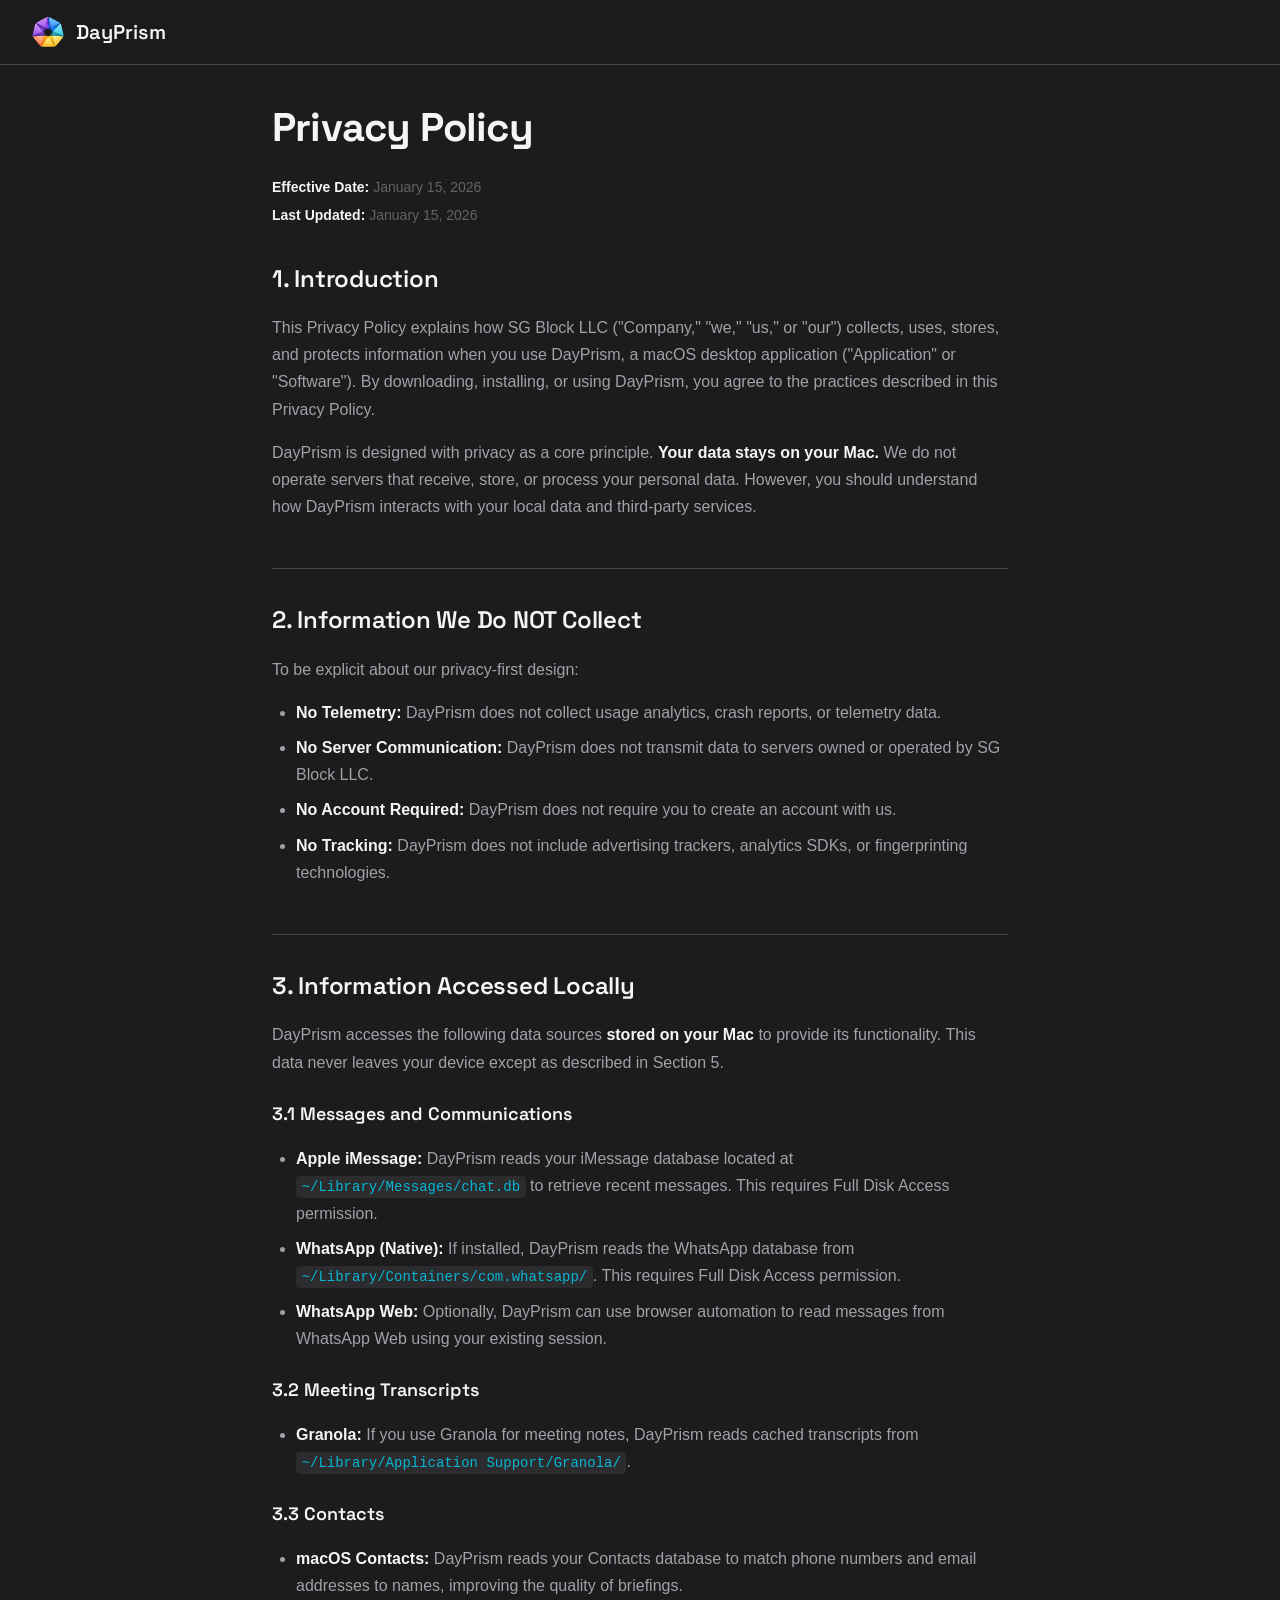
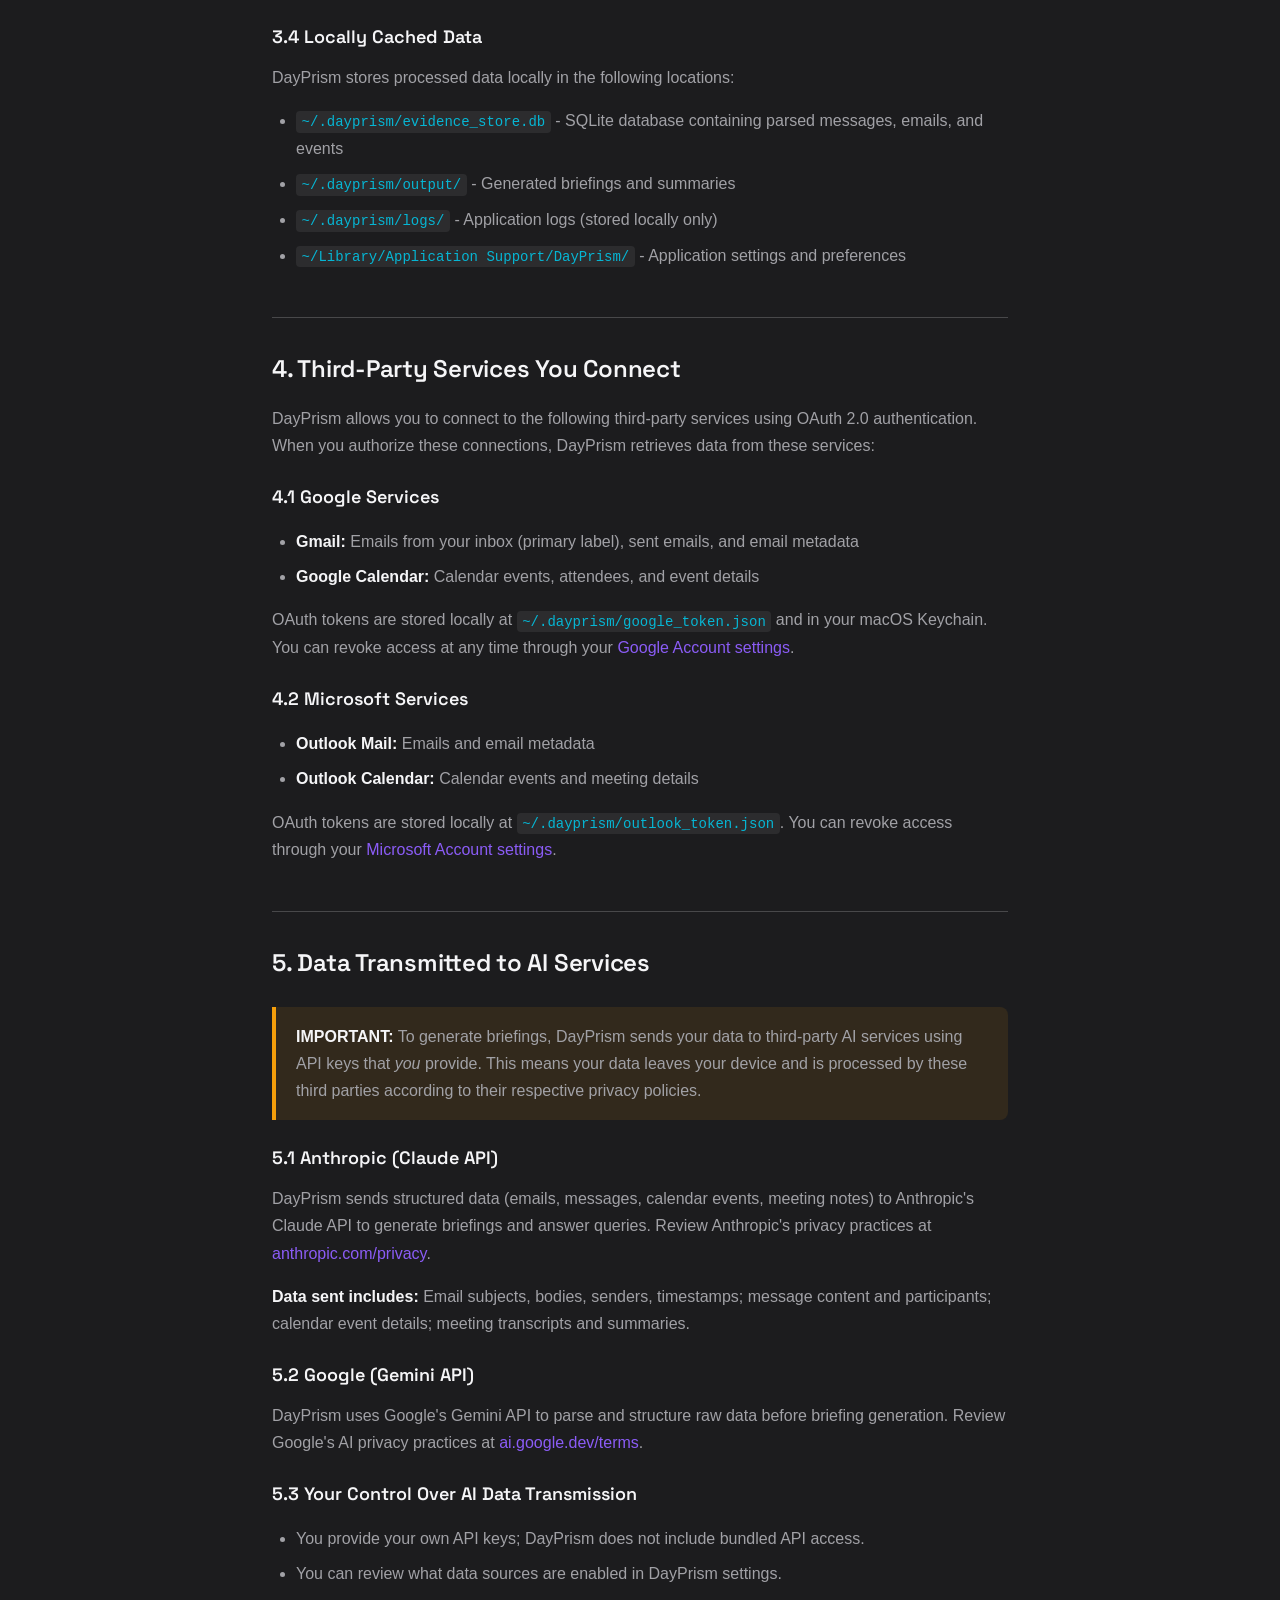
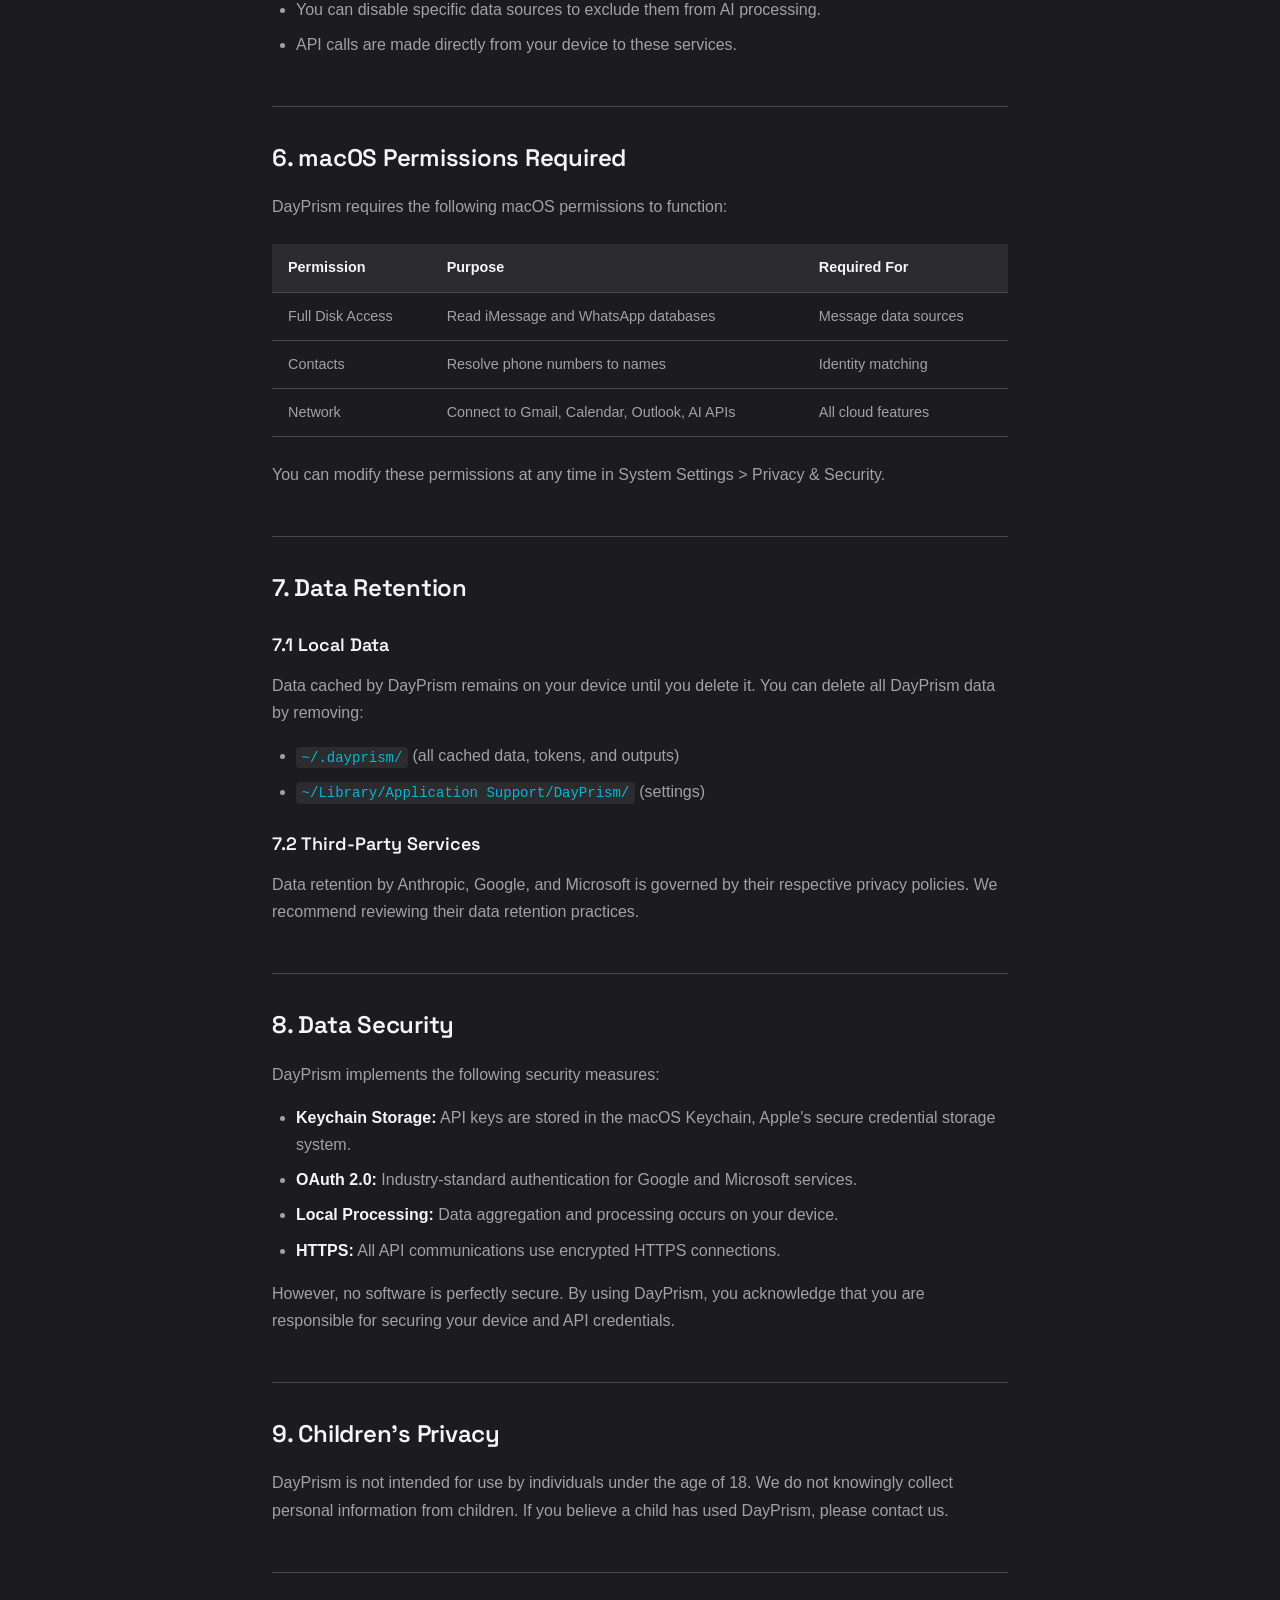
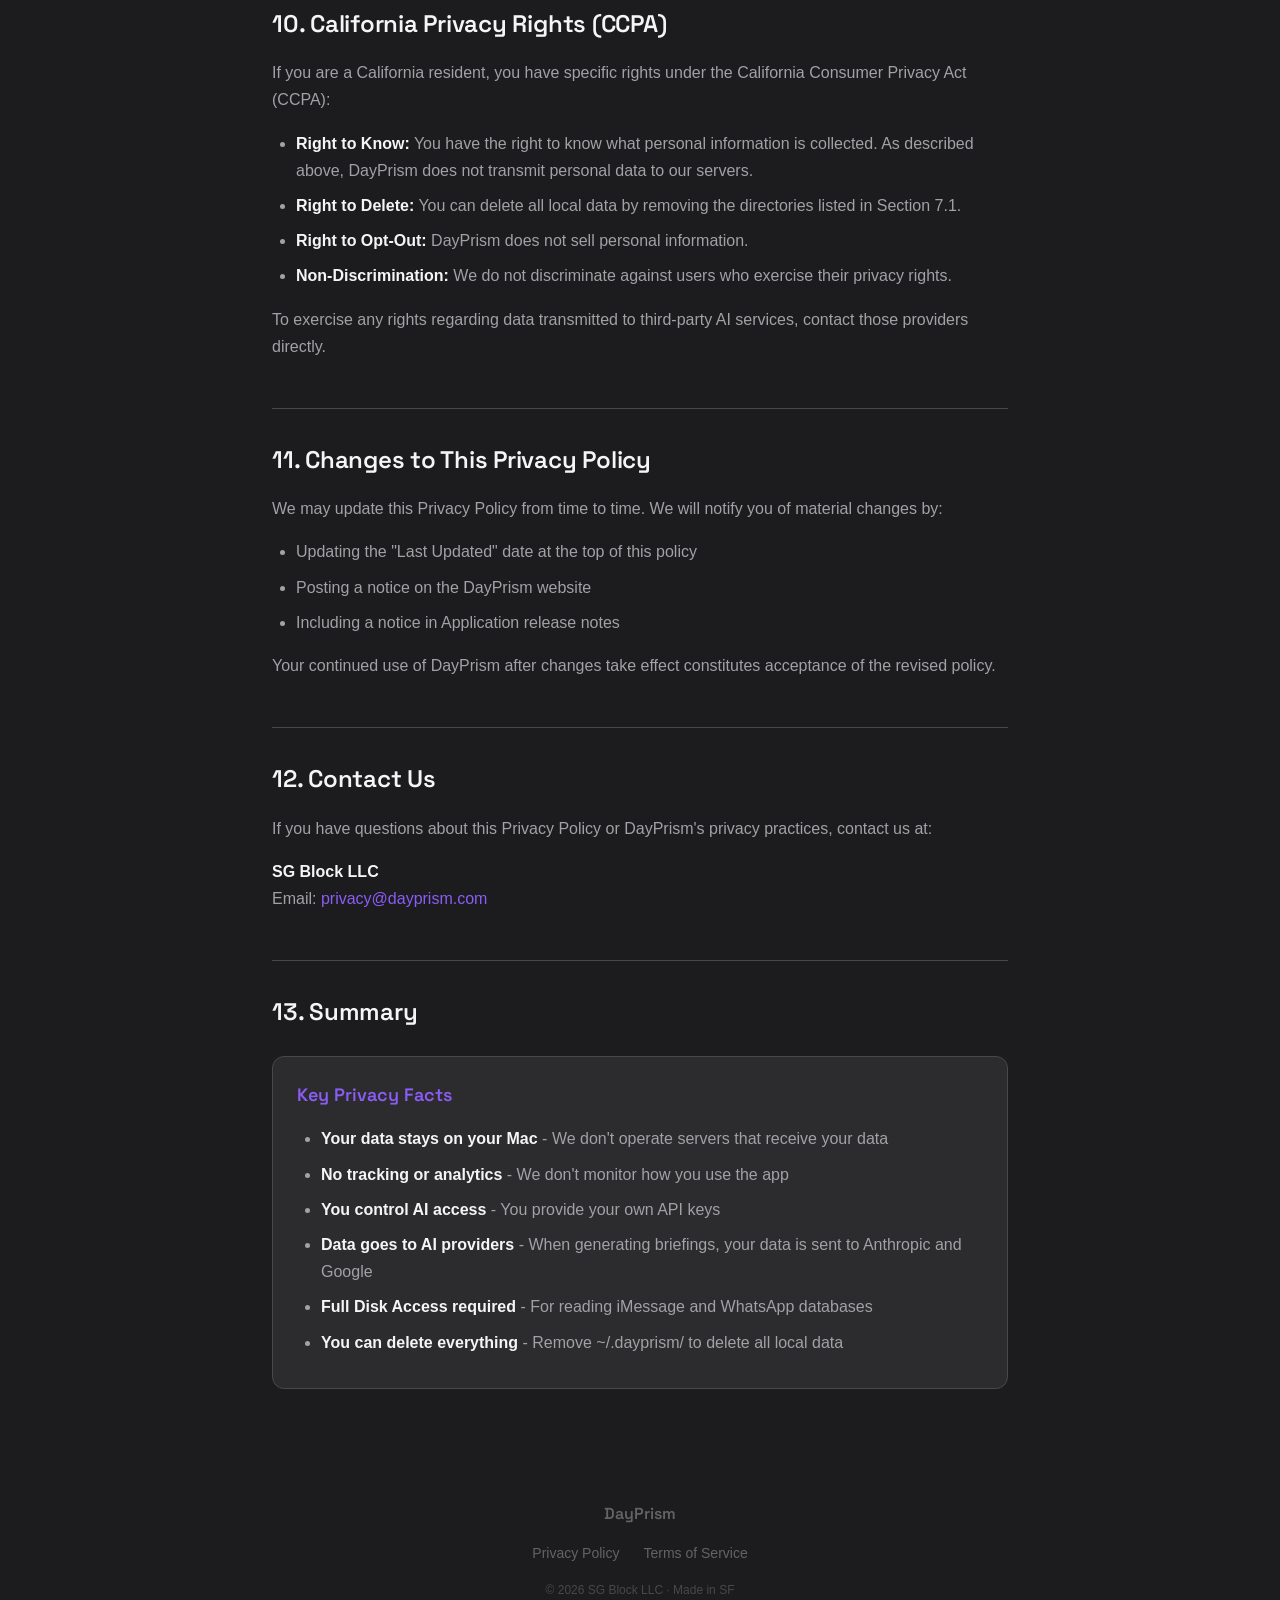
==== privacy.html @ 2f13fef0 "Add Terms of Service and Privacy Policy - Create comprehensive Privacy Policy (privacy.html) coverin" ====
<!DOCTYPE html>
<html lang="en">
<head>
    <meta charset="UTF-8">
    <meta name="viewport" content="width=device-width, initial-scale=1.0">
    <title>Privacy Policy - DayPrism</title>
    <meta name="description" content="Privacy Policy for DayPrism - AI-Powered Personal Intelligence for Mac">

    <!-- Favicon -->
    <link rel="icon" type="image/png" href="assets/dayprism_transparent.png">

    <!-- Fonts -->
    <link rel="preconnect" href="https://fonts.googleapis.com">
    <link rel="preconnect" href="https://fonts.gstatic.com" crossorigin>
    <link href="https://fonts.googleapis.com/css2?family=Space+Grotesk:wght@400;500;600;700&display=swap" rel="stylesheet">

    <!-- Styles -->
    <link rel="stylesheet" href="css/style.css">
    <link rel="stylesheet" href="css/legal.css">
</head>
<body>
    <!-- Header -->
    <header class="legal-header">
        <a href="index.html" class="legal-logo">
            <img src="assets/dayprism_transparent.png" alt="DayPrism">
            <span>DayPrism</span>
        </a>
    </header>

    <!-- Legal Content -->
    <main class="legal-content">
        <h1>Privacy Policy</h1>
        <p class="effective-date"><strong>Effective Date:</strong> January 15, 2026</p>
        <p class="effective-date"><strong>Last Updated:</strong> January 15, 2026</p>

        <section>
            <h2>1. Introduction</h2>
            <p>This Privacy Policy explains how SG Block LLC ("Company," "we," "us," or "our") collects, uses, stores, and protects information when you use DayPrism, a macOS desktop application ("Application" or "Software"). By downloading, installing, or using DayPrism, you agree to the practices described in this Privacy Policy.</p>
            <p>DayPrism is designed with privacy as a core principle. <strong>Your data stays on your Mac.</strong> We do not operate servers that receive, store, or process your personal data. However, you should understand how DayPrism interacts with your local data and third-party services.</p>
        </section>

        <section>
            <h2>2. Information We Do NOT Collect</h2>
            <p>To be explicit about our privacy-first design:</p>
            <ul>
                <li><strong>No Telemetry:</strong> DayPrism does not collect usage analytics, crash reports, or telemetry data.</li>
                <li><strong>No Server Communication:</strong> DayPrism does not transmit data to servers owned or operated by SG Block LLC.</li>
                <li><strong>No Account Required:</strong> DayPrism does not require you to create an account with us.</li>
                <li><strong>No Tracking:</strong> DayPrism does not include advertising trackers, analytics SDKs, or fingerprinting technologies.</li>
            </ul>
        </section>

        <section>
            <h2>3. Information Accessed Locally</h2>
            <p>DayPrism accesses the following data sources <strong>stored on your Mac</strong> to provide its functionality. This data never leaves your device except as described in Section 5.</p>

            <h3>3.1 Messages and Communications</h3>
            <ul>
                <li><strong>Apple iMessage:</strong> DayPrism reads your iMessage database located at <code>~/Library/Messages/chat.db</code> to retrieve recent messages. This requires Full Disk Access permission.</li>
                <li><strong>WhatsApp (Native):</strong> If installed, DayPrism reads the WhatsApp database from <code>~/Library/Containers/com.whatsapp/</code>. This requires Full Disk Access permission.</li>
                <li><strong>WhatsApp Web:</strong> Optionally, DayPrism can use browser automation to read messages from WhatsApp Web using your existing session.</li>
            </ul>

            <h3>3.2 Meeting Transcripts</h3>
            <ul>
                <li><strong>Granola:</strong> If you use Granola for meeting notes, DayPrism reads cached transcripts from <code>~/Library/Application Support/Granola/</code>.</li>
            </ul>

            <h3>3.3 Contacts</h3>
            <ul>
                <li><strong>macOS Contacts:</strong> DayPrism reads your Contacts database to match phone numbers and email addresses to names, improving the quality of briefings.</li>
            </ul>

            <h3>3.4 Locally Cached Data</h3>
            <p>DayPrism stores processed data locally in the following locations:</p>
            <ul>
                <li><code>~/.dayprism/evidence_store.db</code> - SQLite database containing parsed messages, emails, and events</li>
                <li><code>~/.dayprism/output/</code> - Generated briefings and summaries</li>
                <li><code>~/.dayprism/logs/</code> - Application logs (stored locally only)</li>
                <li><code>~/Library/Application Support/DayPrism/</code> - Application settings and preferences</li>
            </ul>
        </section>

        <section>
            <h2>4. Third-Party Services You Connect</h2>
            <p>DayPrism allows you to connect to the following third-party services using OAuth 2.0 authentication. When you authorize these connections, DayPrism retrieves data from these services:</p>

            <h3>4.1 Google Services</h3>
            <ul>
                <li><strong>Gmail:</strong> Emails from your inbox (primary label), sent emails, and email metadata</li>
                <li><strong>Google Calendar:</strong> Calendar events, attendees, and event details</li>
            </ul>
            <p>OAuth tokens are stored locally at <code>~/.dayprism/google_token.json</code> and in your macOS Keychain. You can revoke access at any time through your <a href="https://myaccount.google.com/permissions" target="_blank" rel="noopener">Google Account settings</a>.</p>

            <h3>4.2 Microsoft Services</h3>
            <ul>
                <li><strong>Outlook Mail:</strong> Emails and email metadata</li>
                <li><strong>Outlook Calendar:</strong> Calendar events and meeting details</li>
            </ul>
            <p>OAuth tokens are stored locally at <code>~/.dayprism/outlook_token.json</code>. You can revoke access through your <a href="https://account.live.com/consent/Manage" target="_blank" rel="noopener">Microsoft Account settings</a>.</p>
        </section>

        <section>
            <h2>5. Data Transmitted to AI Services</h2>
            <p class="important-notice"><strong>IMPORTANT:</strong> To generate briefings, DayPrism sends your data to third-party AI services using API keys that <em>you</em> provide. This means your data leaves your device and is processed by these third parties according to their respective privacy policies.</p>

            <h3>5.1 Anthropic (Claude API)</h3>
            <p>DayPrism sends structured data (emails, messages, calendar events, meeting notes) to Anthropic's Claude API to generate briefings and answer queries. Review Anthropic's privacy practices at <a href="https://www.anthropic.com/privacy" target="_blank" rel="noopener">anthropic.com/privacy</a>.</p>
            <p><strong>Data sent includes:</strong> Email subjects, bodies, senders, timestamps; message content and participants; calendar event details; meeting transcripts and summaries.</p>

            <h3>5.2 Google (Gemini API)</h3>
            <p>DayPrism uses Google's Gemini API to parse and structure raw data before briefing generation. Review Google's AI privacy practices at <a href="https://ai.google.dev/terms" target="_blank" rel="noopener">ai.google.dev/terms</a>.</p>

            <h3>5.3 Your Control Over AI Data Transmission</h3>
            <ul>
                <li>You provide your own API keys; DayPrism does not include bundled API access.</li>
                <li>You can review what data sources are enabled in DayPrism settings.</li>
                <li>You can disable specific data sources to exclude them from AI processing.</li>
                <li>API calls are made directly from your device to these services.</li>
            </ul>
        </section>

        <section>
            <h2>6. macOS Permissions Required</h2>
            <p>DayPrism requires the following macOS permissions to function:</p>
            <table>
                <thead>
                    <tr>
                        <th>Permission</th>
                        <th>Purpose</th>
                        <th>Required For</th>
                    </tr>
                </thead>
                <tbody>
                    <tr>
                        <td>Full Disk Access</td>
                        <td>Read iMessage and WhatsApp databases</td>
                        <td>Message data sources</td>
                    </tr>
                    <tr>
                        <td>Contacts</td>
                        <td>Resolve phone numbers to names</td>
                        <td>Identity matching</td>
                    </tr>
                    <tr>
                        <td>Network</td>
                        <td>Connect to Gmail, Calendar, Outlook, AI APIs</td>
                        <td>All cloud features</td>
                    </tr>
                </tbody>
            </table>
            <p>You can modify these permissions at any time in System Settings > Privacy & Security.</p>
        </section>

        <section>
            <h2>7. Data Retention</h2>
            <h3>7.1 Local Data</h3>
            <p>Data cached by DayPrism remains on your device until you delete it. You can delete all DayPrism data by removing:</p>
            <ul>
                <li><code>~/.dayprism/</code> (all cached data, tokens, and outputs)</li>
                <li><code>~/Library/Application Support/DayPrism/</code> (settings)</li>
            </ul>

            <h3>7.2 Third-Party Services</h3>
            <p>Data retention by Anthropic, Google, and Microsoft is governed by their respective privacy policies. We recommend reviewing their data retention practices.</p>
        </section>

        <section>
            <h2>8. Data Security</h2>
            <p>DayPrism implements the following security measures:</p>
            <ul>
                <li><strong>Keychain Storage:</strong> API keys are stored in the macOS Keychain, Apple's secure credential storage system.</li>
                <li><strong>OAuth 2.0:</strong> Industry-standard authentication for Google and Microsoft services.</li>
                <li><strong>Local Processing:</strong> Data aggregation and processing occurs on your device.</li>
                <li><strong>HTTPS:</strong> All API communications use encrypted HTTPS connections.</li>
            </ul>
            <p>However, no software is perfectly secure. By using DayPrism, you acknowledge that you are responsible for securing your device and API credentials.</p>
        </section>

        <section>
            <h2>9. Children's Privacy</h2>
            <p>DayPrism is not intended for use by individuals under the age of 18. We do not knowingly collect personal information from children. If you believe a child has used DayPrism, please contact us.</p>
        </section>

        <section>
            <h2>10. California Privacy Rights (CCPA)</h2>
            <p>If you are a California resident, you have specific rights under the California Consumer Privacy Act (CCPA):</p>
            <ul>
                <li><strong>Right to Know:</strong> You have the right to know what personal information is collected. As described above, DayPrism does not transmit personal data to our servers.</li>
                <li><strong>Right to Delete:</strong> You can delete all local data by removing the directories listed in Section 7.1.</li>
                <li><strong>Right to Opt-Out:</strong> DayPrism does not sell personal information.</li>
                <li><strong>Non-Discrimination:</strong> We do not discriminate against users who exercise their privacy rights.</li>
            </ul>
            <p>To exercise any rights regarding data transmitted to third-party AI services, contact those providers directly.</p>
        </section>

        <section>
            <h2>11. Changes to This Privacy Policy</h2>
            <p>We may update this Privacy Policy from time to time. We will notify you of material changes by:</p>
            <ul>
                <li>Updating the "Last Updated" date at the top of this policy</li>
                <li>Posting a notice on the DayPrism website</li>
                <li>Including a notice in Application release notes</li>
            </ul>
            <p>Your continued use of DayPrism after changes take effect constitutes acceptance of the revised policy.</p>
        </section>

        <section>
            <h2>12. Contact Us</h2>
            <p>If you have questions about this Privacy Policy or DayPrism's privacy practices, contact us at:</p>
            <p>
                <strong>SG Block LLC</strong><br>
                Email: <a href="mailto:privacy@dayprism.com">privacy@dayprism.com</a>
            </p>
        </section>

        <section>
            <h2>13. Summary</h2>
            <div class="summary-box">
                <h3>Key Privacy Facts</h3>
                <ul>
                    <li><strong>Your data stays on your Mac</strong> - We don't operate servers that receive your data</li>
                    <li><strong>No tracking or analytics</strong> - We don't monitor how you use the app</li>
                    <li><strong>You control AI access</strong> - You provide your own API keys</li>
                    <li><strong>Data goes to AI providers</strong> - When generating briefings, your data is sent to Anthropic and Google</li>
                    <li><strong>Full Disk Access required</strong> - For reading iMessage and WhatsApp databases</li>
                    <li><strong>You can delete everything</strong> - Remove ~/.dayprism/ to delete all local data</li>
                </ul>
            </div>
        </section>
    </main>

    <!-- Footer -->
    <footer class="footer">
        <span class="footer-wordmark">DayPrism</span>
        <nav class="footer-links">
            <a href="privacy.html">Privacy Policy</a>
            <a href="terms.html">Terms of Service</a>
        </nav>
        <span class="footer-copyright">© 2026 SG Block LLC · Made in SF</span>
    </footer>
</body>
</html>
---- css/style.css ----
/* DayPrism Landing Page Styles */

:root {
    /* Brand Colors */
    --prism-violet: #8B5CF6;
    --prism-violet-dark: #7C3AED;
    --prism-blue: #3B82F6;
    --prism-cyan: #06B6D4;
    --prism-gold: #F59E0B;

    /* Background Colors */
    --bg-primary: #1C1C1E;
    --bg-secondary: #2C2C2E;
    --bg-tertiary: #3C3C3E;

    /* Text Colors */
    --text-primary: #F5F5F7;
    --text-secondary: #A1A1A6;
    --text-tertiary: #636366;
    --text-quaternary: #48484A;

    /* Fonts */
    --font-brand: 'Space Grotesk', -apple-system, BlinkMacSystemFont, sans-serif;
    --font-system: -apple-system, BlinkMacSystemFont, 'Segoe UI', Roboto, sans-serif;
}

* {
    margin: 0;
    padding: 0;
    box-sizing: border-box;
}

html {
    scroll-behavior: smooth;
}

body {
    font-family: var(--font-system);
    background: var(--bg-primary);
    color: var(--text-primary);
    line-height: 1.6;
    overflow-x: hidden;
}

/* Hero Section */
.hero {
    min-height: 100vh;
    display: flex;
    flex-direction: column;
    justify-content: center;
    align-items: center;
    text-align: center;
    padding: 2rem;
    position: relative;
}

.hero-content {
    max-width: 800px;
}

.hero-logo {
    width: 80px;
    height: 80px;
    margin-bottom: 1rem;
    filter: drop-shadow(0 0 40px rgba(139, 92, 246, 0.4));
    animation: float 6s ease-in-out infinite;
}

@keyframes float {
    0%, 100% { transform: translateY(0); }
    50% { transform: translateY(-10px); }
}

.hero-wordmark {
    font-family: var(--font-brand);
    font-size: 3.5rem;
    font-weight: 700;
    color: var(--text-primary);
    margin-bottom: 2rem;
    letter-spacing: -0.03em;
}

.hero-headline {
    font-family: var(--font-brand);
    font-size: clamp(2rem, 5vw, 3rem);
    font-weight: 600;
    color: var(--text-primary);
    margin-bottom: 1.5rem;
    letter-spacing: -0.02em;
    line-height: 1.2;
}

.hero-subhead {
    font-size: 1.125rem;
    color: var(--text-secondary);
    margin-bottom: 2.5rem;
    line-height: 1.7;
}

.cta-button {
    display: inline-flex;
    align-items: center;
    gap: 0.75rem;
    padding: 1rem 2rem;
    background: linear-gradient(135deg, var(--prism-violet), var(--prism-violet-dark));
    color: white;
    font-family: var(--font-brand);
    font-size: 1.125rem;
    font-weight: 600;
    text-decoration: none;
    border-radius: 12px;
    transition: all 0.3s ease;
    box-shadow: 0 4px 20px rgba(139, 92, 246, 0.3);
}

.cta-button:hover {
    transform: translateY(-2px);
    box-shadow: 0 8px 30px rgba(139, 92, 246, 0.4);
}

.cta-button.large {
    padding: 1.25rem 2.5rem;
    font-size: 1.25rem;
}

.apple-icon {
    width: 24px;
    height: 24px;
}

.system-req {
    font-size: 0.875rem;
    color: var(--text-tertiary);
    margin-top: 1rem;
}

.scroll-indicator {
    position: absolute;
    bottom: 2rem;
    display: flex;
    flex-direction: column;
    align-items: center;
    gap: 0.5rem;
    color: var(--text-tertiary);
    font-size: 0.875rem;
    animation: bounce 2s infinite;
}

.scroll-indicator svg {
    width: 24px;
    height: 24px;
}

@keyframes bounce {
    0%, 20%, 50%, 80%, 100% { transform: translateY(0); }
    40% { transform: translateY(10px); }
    60% { transform: translateY(5px); }
}

/* Animation Section */
.animation-section {
    height: 150vh; /* Shorter scroll */
    position: relative;
}

.animation-container {
    position: sticky;
    top: 0;
    height: 100vh;
    width: 100%;
    display: flex;
    flex-direction: column;
    align-items: center;
    justify-content: center;
    overflow: hidden;
}

/* All elements positioned relative to center */
.sources {
    position: absolute;
    width: 100%;
    height: 100%;
    top: 0;
    left: 0;
}

.source-icon {
    position: absolute;
    display: flex;
    flex-direction: column;
    align-items: center;
    gap: 0.4rem;
    opacity: 1; /* Start visible */
    will-change: transform, opacity;
}

.source-icon svg {
    width: 52px;
    height: 52px;
    filter: drop-shadow(0 2px 8px rgba(0, 0, 0, 0.3));
}

.source-icon span {
    font-size: 0.65rem;
    color: var(--text-secondary);
    font-weight: 500;
    white-space: nowrap;
}

/* Prism in exact center */
.prism-container {
    position: absolute;
    top: 50%;
    left: 50%;
    transform: translate(-50%, -50%);
    display: flex;
    justify-content: center;
    align-items: center;
    opacity: 0;
    z-index: 10;
}

.prism-logo {
    width: 100px;
    height: 100px;
    position: relative;
    z-index: 2;
}

.prism-glow {
    position: absolute;
    width: 160px;
    height: 160px;
    background: radial-gradient(circle, rgba(139, 92, 246, 0.5) 0%, transparent 70%);
    border-radius: 50%;
    filter: blur(20px);
}

/* Output cards container */
.outputs {
    position: absolute;
    width: 100%;
    height: 100%;
    top: 0;
    left: 0;
}

.output-card {
    position: absolute;
    width: 240px;
    padding: 1rem 1.125rem;
    background: var(--bg-secondary);
    border: 1px solid var(--text-quaternary);
    border-radius: 12px;
    opacity: 0;
    will-change: transform, opacity;
    transition: border-color 0.3s ease, box-shadow 0.3s ease;
}

.output-card:hover {
    border-color: var(--prism-violet);
    box-shadow: 0 8px 32px rgba(139, 92, 246, 0.25);
}

.card-icon {
    width: 22px;
    height: 22px;
    margin-bottom: 0.4rem;
}

.card-icon svg {
    width: 100%;
    height: 100%;
}

.output-card h3 {
    font-family: var(--font-brand);
    font-size: 0.95rem;
    font-weight: 600;
    color: var(--text-primary);
    margin-bottom: 0.4rem;
}

.output-card p {
    font-size: 0.8rem;
    color: var(--text-secondary);
    line-height: 1.5;
}

/* CTA Section */
.cta-section {
    min-height: 60vh;
    display: flex;
    flex-direction: column;
    justify-content: center;
    align-items: center;
    text-align: center;
    padding: 4rem 2rem;
    position: relative;
    z-index: 20;
    background: var(--bg-primary);
}

.privacy-box {
    display: flex;
    align-items: flex-start;
    gap: 1rem;
    max-width: 480px;
    margin-top: 3rem;
    padding: 1.5rem;
    background: var(--bg-secondary);
    border: 1px solid var(--text-quaternary);
    border-radius: 12px;
    text-align: left;
}

.privacy-icon svg {
    width: 28px;
    height: 28px;
    flex-shrink: 0;
}

.privacy-text p {
    font-size: 0.9rem;
    color: var(--text-secondary);
    margin-bottom: 0.5rem;
}

.privacy-text p:last-child {
    margin-bottom: 0;
}

.privacy-text strong {
    color: var(--text-primary);
}

/* Footer */
.footer {
    display: flex;
    flex-direction: column;
    align-items: center;
    gap: 0.5rem;
    padding: 3rem 2rem;
    background: var(--bg-primary);
}

.footer-wordmark {
    font-family: var(--font-brand);
    font-size: 1rem;
    font-weight: 600;
    color: var(--text-tertiary);
}

.footer-copyright {
    font-size: 0.75rem;
    color: var(--text-quaternary);
}

.footer-links {
    display: flex;
    gap: 1.5rem;
    margin: 0.25rem 0;
}

.footer-links a {
    font-size: 0.875rem;
    color: var(--text-tertiary);
    text-decoration: none;
    transition: color 0.2s ease;
}

.footer-links a:hover {
    color: var(--prism-violet);
}

/* Tablet */
@media (max-width: 1024px) {
    .source-icon svg {
        width: 32px;
        height: 32px;
    }

    .output-card {
        width: 170px;
        padding: 0.75rem;
    }

    .output-card h3 {
        font-size: 0.8rem;
    }

    .output-card p {
        font-size: 0.65rem;
    }
}

/* Mobile */
@media (max-width: 768px) {
    .hero-wordmark {
        font-size: 2.5rem;
    }

    .hero-headline {
        font-size: 1.75rem;
    }

    .hero-subhead {
        font-size: 1rem;
    }

    .hero-subhead br {
        display: none;
    }

    .cta-button {
        padding: 0.875rem 1.5rem;
        font-size: 1rem;
    }

    .scroll-indicator {
        display: none;
    }

    /* Mobile: static layout, no animation */
    .animation-section {
        height: auto;
        padding: 2rem 1rem;
    }

    .animation-container {
        position: relative;
        height: auto;
        flex-direction: column;
        gap: 1.5rem;
    }

    .sources {
        position: relative;
        display: flex;
        flex-wrap: wrap;
        justify-content: center;
        gap: 1rem;
        padding: 1rem;
    }

    .source-icon {
        position: relative;
        opacity: 1;
    }

    .source-icon svg {
        width: 28px;
        height: 28px;
    }

    .source-icon span {
        font-size: 0.6rem;
    }

    .prism-container {
        position: relative;
        top: auto;
        left: auto;
        transform: none;
        opacity: 1;
        margin: 1rem 0;
    }

    .prism-logo {
        width: 60px;
        height: 60px;
    }

    .outputs {
        position: relative;
        display: grid;
        grid-template-columns: 1fr;
        gap: 0.75rem;
        width: 100%;
    }

    .output-card {
        position: relative;
        width: 100%;
        opacity: 1;
    }

    .privacy-box {
        flex-direction: column;
        text-align: center;
        align-items: center;
    }
}

/* Accessibility */
@media (prefers-contrast: high) {
    .output-card {
        border-width: 2px;
    }

    .cta-button {
        border: 2px solid white;
    }
}

@media (prefers-reduced-motion: reduce) {
    .hero-logo {
        animation: none;
    }

    .scroll-indicator {
        animation: none;
    }

    * {
        transition: none !important;
    }
}
---- css/legal.css ----
/* Legal Pages Styles */

/* Header */
.legal-header {
    position: fixed;
    top: 0;
    left: 0;
    right: 0;
    display: flex;
    align-items: center;
    padding: 1rem 2rem;
    background: rgba(28, 28, 30, 0.95);
    backdrop-filter: blur(10px);
    border-bottom: 1px solid var(--text-quaternary);
    z-index: 100;
}

.legal-logo {
    display: flex;
    align-items: center;
    gap: 0.75rem;
    text-decoration: none;
    color: var(--text-primary);
    transition: opacity 0.2s ease;
}

.legal-logo:hover {
    opacity: 0.8;
}

.legal-logo img {
    width: 32px;
    height: 32px;
}

.legal-logo span {
    font-family: var(--font-brand);
    font-size: 1.25rem;
    font-weight: 600;
}

/* Main Content */
.legal-content {
    max-width: 800px;
    margin: 0 auto;
    padding: 6rem 2rem 4rem;
}

.legal-content h1 {
    font-family: var(--font-brand);
    font-size: 2.5rem;
    font-weight: 700;
    color: var(--text-primary);
    margin-bottom: 1rem;
    letter-spacing: -0.02em;
}

.legal-content .effective-date {
    font-size: 0.875rem;
    color: var(--text-tertiary);
    margin-bottom: 0.25rem;
}

.legal-content section {
    margin-top: 3rem;
    padding-top: 2rem;
    border-top: 1px solid var(--text-quaternary);
}

.legal-content section:first-of-type {
    margin-top: 2rem;
    padding-top: 0;
    border-top: none;
}

.legal-content h2 {
    font-family: var(--font-brand);
    font-size: 1.5rem;
    font-weight: 600;
    color: var(--text-primary);
    margin-bottom: 1rem;
    letter-spacing: -0.01em;
}

.legal-content h3 {
    font-family: var(--font-brand);
    font-size: 1.125rem;
    font-weight: 600;
    color: var(--text-primary);
    margin-top: 1.5rem;
    margin-bottom: 0.75rem;
}

.legal-content p {
    font-size: 1rem;
    color: var(--text-secondary);
    line-height: 1.7;
    margin-bottom: 1rem;
}

.legal-content ul,
.legal-content ol {
    margin: 1rem 0;
    padding-left: 1.5rem;
    color: var(--text-secondary);
}

.legal-content li {
    font-size: 1rem;
    line-height: 1.7;
    margin-bottom: 0.5rem;
}

.legal-content a {
    color: var(--prism-violet);
    text-decoration: none;
    transition: color 0.2s ease;
}

.legal-content a:hover {
    color: var(--prism-blue);
    text-decoration: underline;
}

.legal-content code {
    font-family: 'SF Mono', Monaco, Consolas, monospace;
    font-size: 0.875em;
    background: var(--bg-secondary);
    padding: 0.2em 0.4em;
    border-radius: 4px;
    color: var(--prism-cyan);
}

.legal-content strong {
    color: var(--text-primary);
    font-weight: 600;
}

/* Tables */
.legal-content table {
    width: 100%;
    border-collapse: collapse;
    margin: 1.5rem 0;
}

.legal-content th,
.legal-content td {
    padding: 0.75rem 1rem;
    text-align: left;
    border-bottom: 1px solid var(--text-quaternary);
    color: var(--text-secondary);
    font-size: 0.9rem;
}

.legal-content th {
    background: var(--bg-secondary);
    color: var(--text-primary);
    font-weight: 600;
}

.legal-content tr:hover td {
    background: rgba(139, 92, 246, 0.05);
}

/* Special Boxes */
.important-notice {
    background: rgba(245, 158, 11, 0.1);
    border-left: 4px solid var(--prism-gold);
    padding: 1rem 1.25rem;
    border-radius: 0 8px 8px 0;
    margin: 1.5rem 0;
}

.summary-box {
    background: var(--bg-secondary);
    border: 1px solid var(--text-quaternary);
    border-radius: 12px;
    padding: 1.5rem;
    margin-top: 1.5rem;
}

.summary-box h3 {
    margin-top: 0;
    color: var(--prism-violet);
}

.summary-box ul {
    margin-bottom: 0;
}

.warning-box {
    background: rgba(239, 68, 68, 0.1);
    border: 1px solid rgba(239, 68, 68, 0.3);
    border-radius: 12px;
    padding: 1.5rem;
    margin: 1.5rem 0;
}

.warning-box h3 {
    margin-top: 0;
    color: #ef4444;
}

.warning-box ul {
    margin-bottom: 0;
}

.warning-box li {
    color: var(--text-secondary);
}

.important-section {
    background: var(--bg-secondary);
    border: 1px solid var(--prism-violet);
    border-radius: 12px;
    padding: 1.5rem;
    margin-top: 2rem;
    border-top: none;
}

.important-section h2 {
    margin-top: 0;
}

/* Legal Disclaimer Styling */
.legal-disclaimer {
    background: var(--bg-secondary);
    border: 1px solid var(--text-quaternary);
    border-radius: 12px;
    padding: 1.5rem;
    margin: 1.5rem 0;
}

.legal-disclaimer p {
    text-transform: none;
}

.legal-disclaimer ul {
    margin-bottom: 1rem;
}

/* Footer Links */
.footer-links {
    display: flex;
    gap: 1.5rem;
    margin: 0.5rem 0;
}

.footer-links a {
    font-size: 0.875rem;
    color: var(--text-tertiary);
    text-decoration: none;
    transition: color 0.2s ease;
}

.footer-links a:hover {
    color: var(--prism-violet);
}

/* Mobile Responsive */
@media (max-width: 768px) {
    .legal-header {
        padding: 1rem;
    }

    .legal-content {
        padding: 5rem 1rem 3rem;
    }

    .legal-content h1 {
        font-size: 2rem;
    }

    .legal-content h2 {
        font-size: 1.25rem;
    }

    .legal-content h3 {
        font-size: 1rem;
    }

    .legal-content p,
    .legal-content li {
        font-size: 0.9375rem;
    }

    .legal-content table {
        display: block;
        overflow-x: auto;
    }

    .footer-links {
        flex-direction: column;
        gap: 0.5rem;
        align-items: center;
    }
}

/* Print Styles */
@media print {
    .legal-header {
        position: relative;
        background: white;
        border-bottom: 1px solid #ccc;
    }

    .legal-content {
        padding: 2rem 0;
        max-width: 100%;
    }

    .legal-content,
    .legal-content p,
    .legal-content li,
    .legal-content td {
        color: black;
    }

    .legal-content h1,
    .legal-content h2,
    .legal-content h3 {
        color: black;
    }

    .legal-content a {
        color: black;
        text-decoration: underline;
    }

    .footer {
        display: none;
    }
}
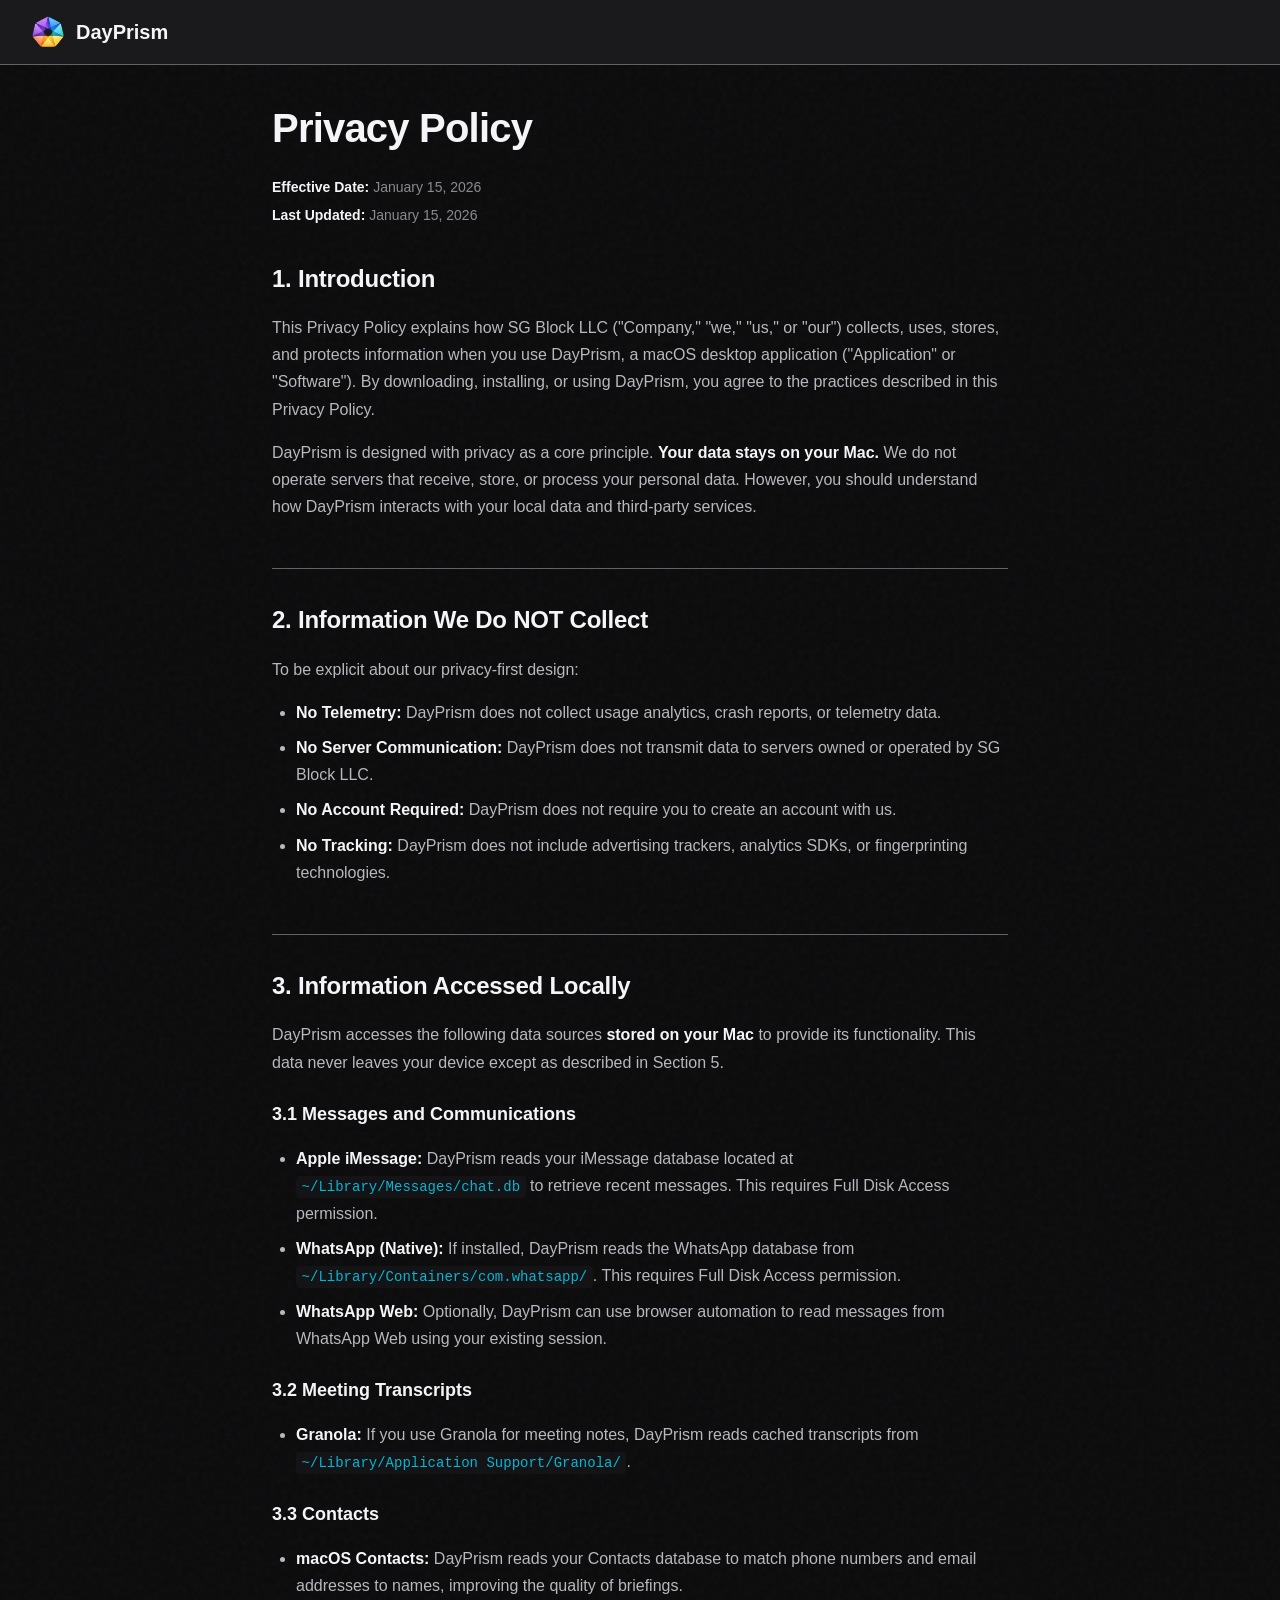
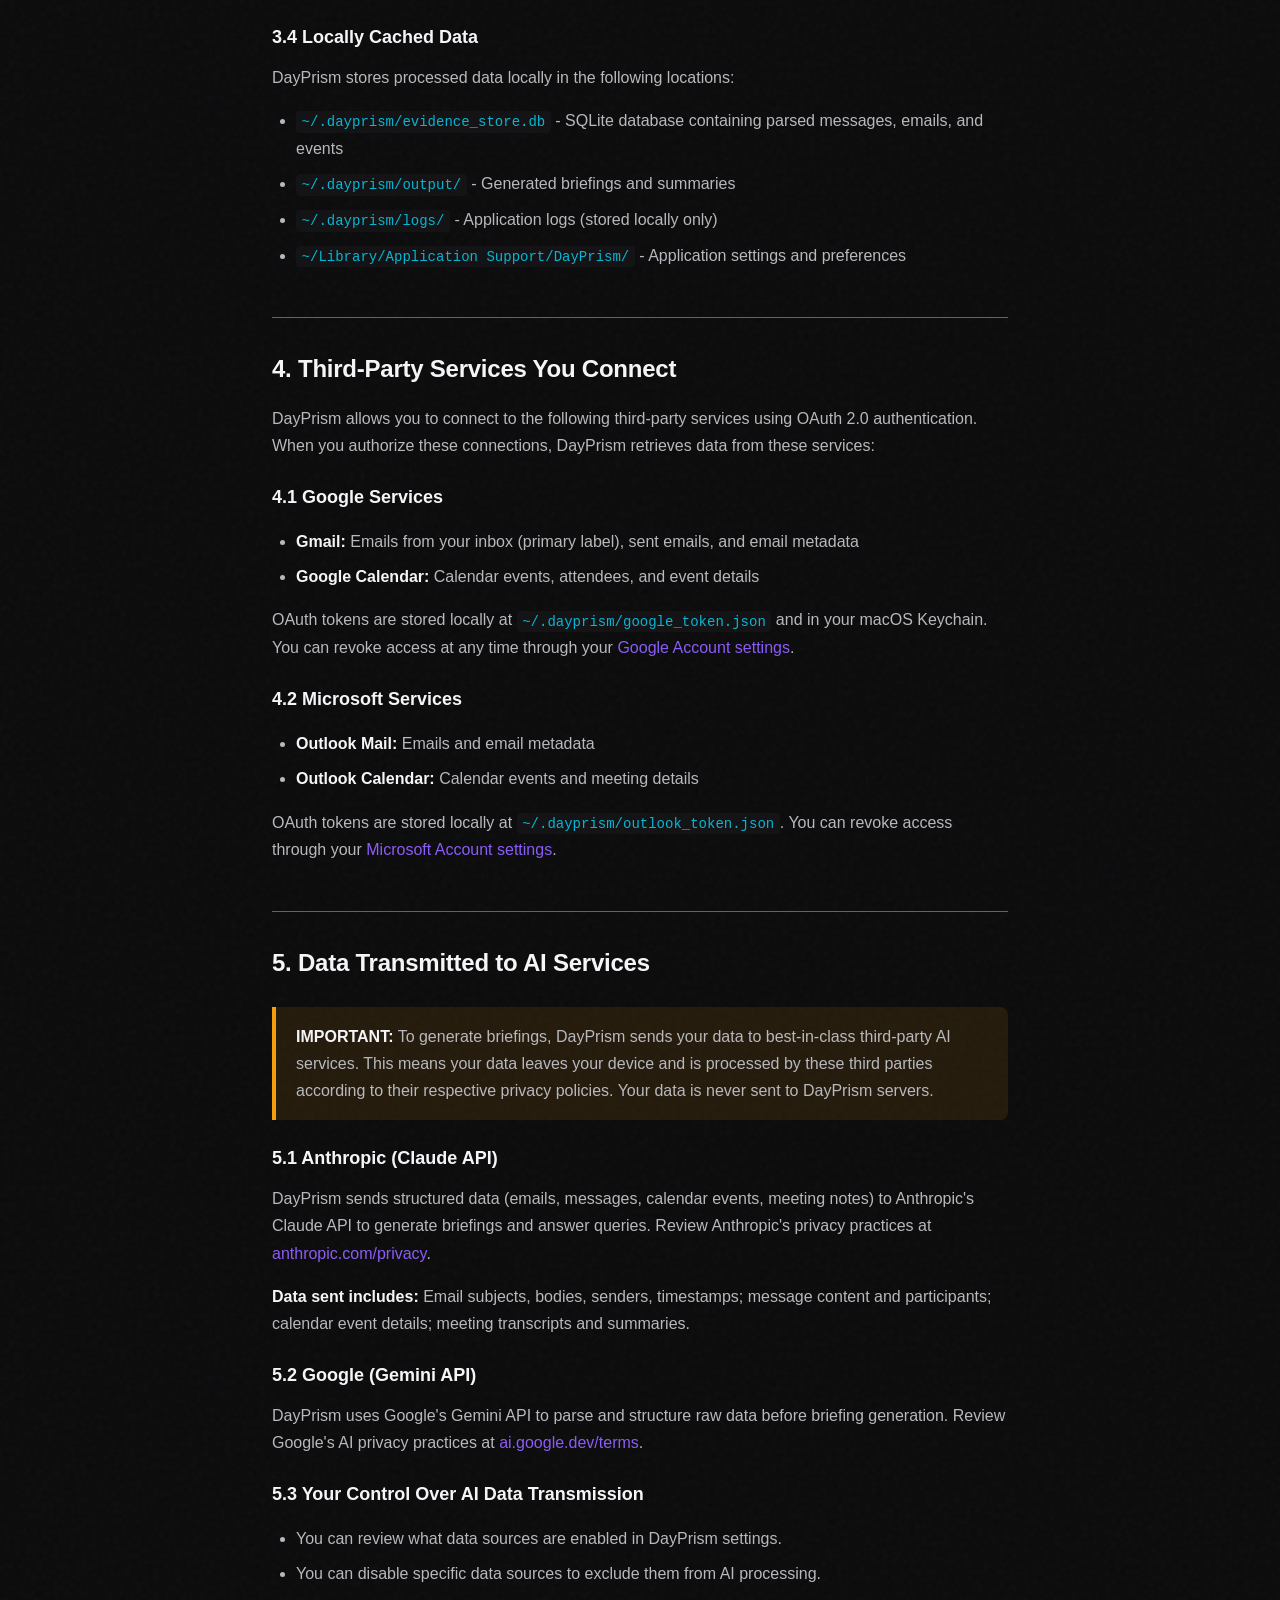
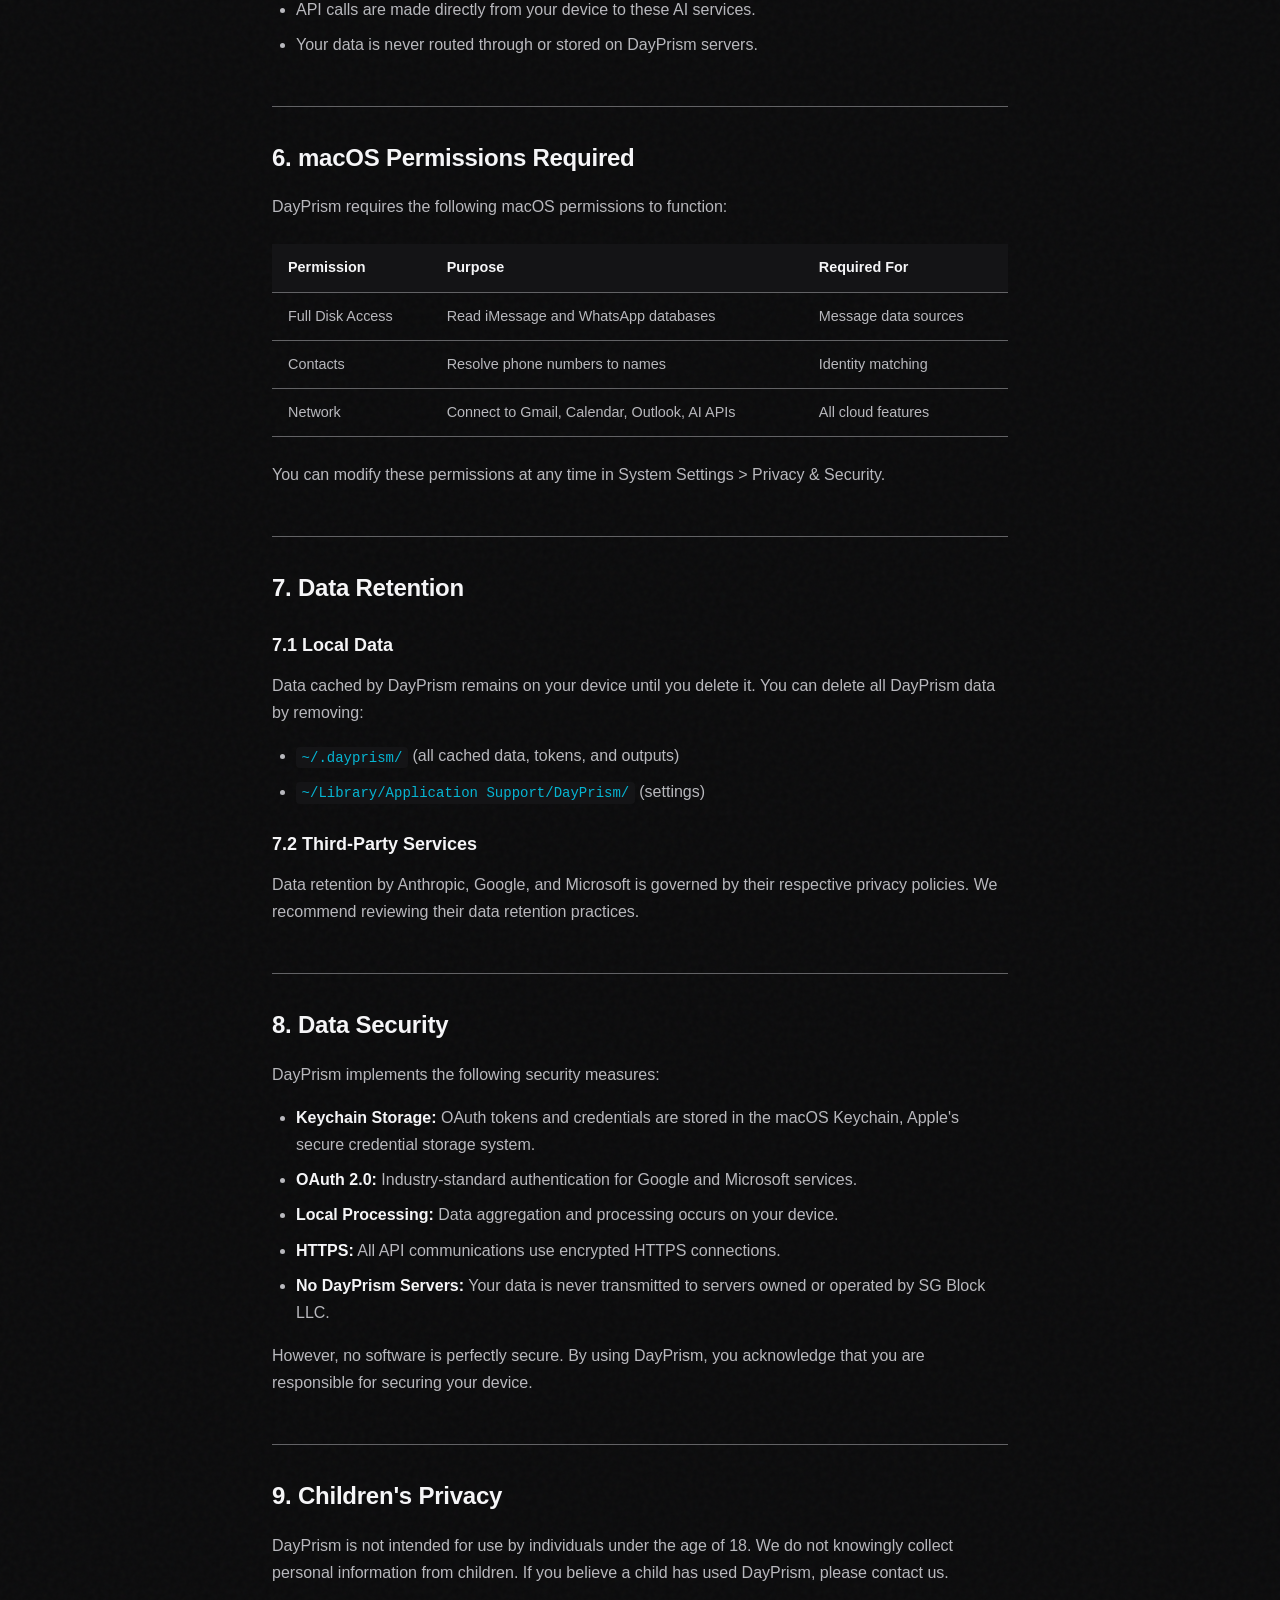
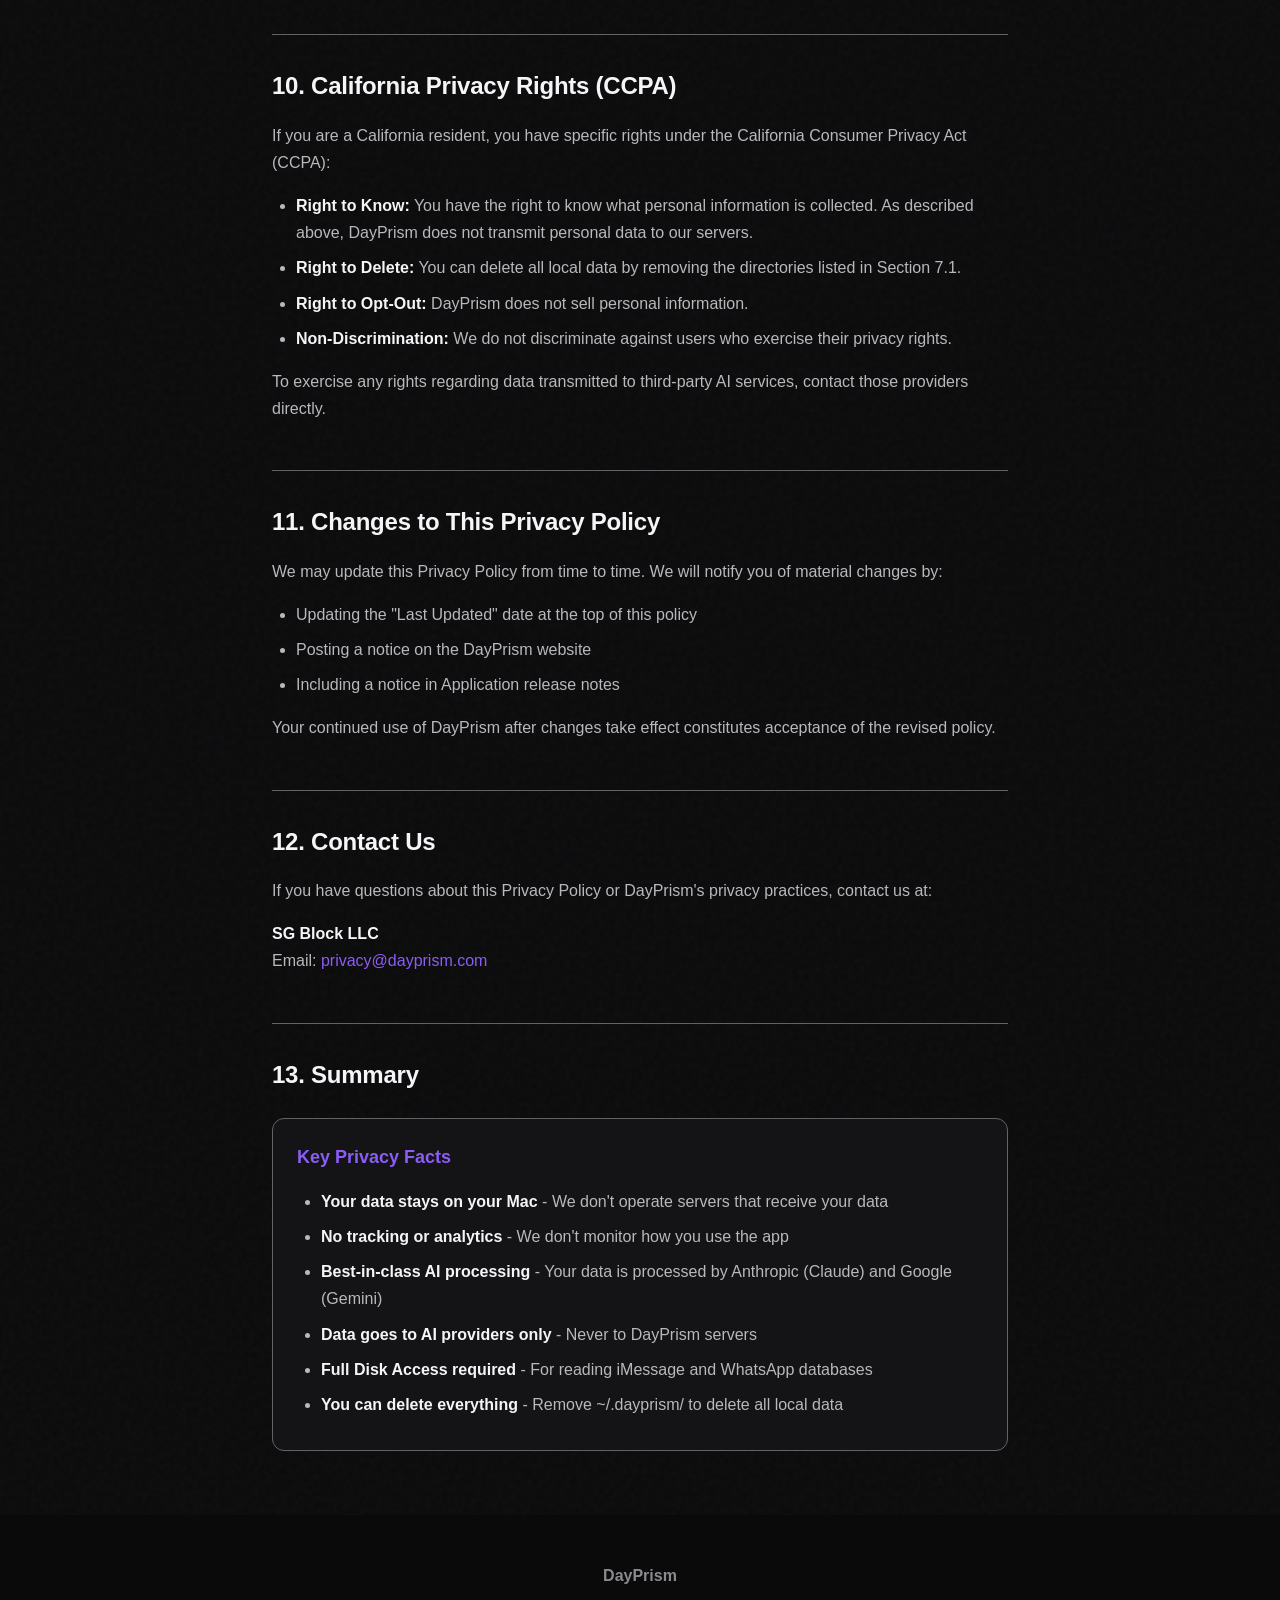
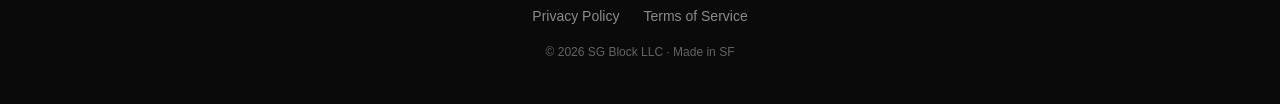
==== commit 4b77e707: "feat: add email assets for deliverability improvements - Add /email/logo.png for hosted email logo -" ====
--- a/privacy.html
+++ b/privacy.html
@@ -102,7 +102,7 @@
 
         <section>
             <h2>5. Data Transmitted to AI Services</h2>
-            <p class="important-notice"><strong>IMPORTANT:</strong> To generate briefings, DayPrism sends your data to third-party AI services using API keys that <em>you</em> provide. This means your data leaves your device and is processed by these third parties according to their respective privacy policies.</p>
+            <p class="important-notice"><strong>IMPORTANT:</strong> To generate briefings, DayPrism sends your data to best-in-class third-party AI services. This means your data leaves your device and is processed by these third parties according to their respective privacy policies. Your data is never sent to DayPrism servers.</p>
 
             <h3>5.1 Anthropic (Claude API)</h3>
             <p>DayPrism sends structured data (emails, messages, calendar events, meeting notes) to Anthropic's Claude API to generate briefings and answer queries. Review Anthropic's privacy practices at <a href="https://www.anthropic.com/privacy" target="_blank" rel="noopener">anthropic.com/privacy</a>.</p>
@@ -113,10 +113,10 @@
 
             <h3>5.3 Your Control Over AI Data Transmission</h3>
             <ul>
-                <li>You provide your own API keys; DayPrism does not include bundled API access.</li>
                 <li>You can review what data sources are enabled in DayPrism settings.</li>
                 <li>You can disable specific data sources to exclude them from AI processing.</li>
-                <li>API calls are made directly from your device to these services.</li>
+                <li>API calls are made directly from your device to these AI services.</li>
+                <li>Your data is never routed through or stored on DayPrism servers.</li>
             </ul>
         </section>
 
@@ -169,12 +169,13 @@
             <h2>8. Data Security</h2>
             <p>DayPrism implements the following security measures:</p>
             <ul>
-                <li><strong>Keychain Storage:</strong> API keys are stored in the macOS Keychain, Apple's secure credential storage system.</li>
+                <li><strong>Keychain Storage:</strong> OAuth tokens and credentials are stored in the macOS Keychain, Apple's secure credential storage system.</li>
                 <li><strong>OAuth 2.0:</strong> Industry-standard authentication for Google and Microsoft services.</li>
                 <li><strong>Local Processing:</strong> Data aggregation and processing occurs on your device.</li>
                 <li><strong>HTTPS:</strong> All API communications use encrypted HTTPS connections.</li>
-            </ul>
-            <p>However, no software is perfectly secure. By using DayPrism, you acknowledge that you are responsible for securing your device and API credentials.</p>
+                <li><strong>No DayPrism Servers:</strong> Your data is never transmitted to servers owned or operated by SG Block LLC.</li>
+            </ul>
+            <p>However, no software is perfectly secure. By using DayPrism, you acknowledge that you are responsible for securing your device.</p>
         </section>
 
         <section>
@@ -221,8 +222,8 @@
                 <ul>
                     <li><strong>Your data stays on your Mac</strong> - We don't operate servers that receive your data</li>
                     <li><strong>No tracking or analytics</strong> - We don't monitor how you use the app</li>
-                    <li><strong>You control AI access</strong> - You provide your own API keys</li>
-                    <li><strong>Data goes to AI providers</strong> - When generating briefings, your data is sent to Anthropic and Google</li>
+                    <li><strong>Best-in-class AI processing</strong> - Your data is processed by Anthropic (Claude) and Google (Gemini)</li>
+                    <li><strong>Data goes to AI providers only</strong> - Never to DayPrism servers</li>
                     <li><strong>Full Disk Access required</strong> - For reading iMessage and WhatsApp databases</li>
                     <li><strong>You can delete everything</strong> - Remove ~/.dayprism/ to delete all local data</li>
                 </ul>
--- a/css/style.css
+++ b/css/style.css
@@ -1,27 +1,73 @@
-/* DayPrism Landing Page Styles */
+/* DayPrism Landing Page Styles - Bold Maximalist */
 
 :root {
-    /* Brand Colors */
+    /* Prismatic Core Colors - extracted from logo */
     --prism-violet: #8B5CF6;
-    --prism-violet-dark: #7C3AED;
+    --prism-violet-deep: #7C3AED;
+    --prism-violet-light: #A78BFA;
     --prism-blue: #3B82F6;
+    --prism-blue-light: #60A5FA;
     --prism-cyan: #06B6D4;
+    --prism-cyan-light: #22D3EE;
+    --prism-teal: #14B8A6;
     --prism-gold: #F59E0B;
-
-    /* Background Colors */
-    --bg-primary: #1C1C1E;
-    --bg-secondary: #2C2C2E;
-    --bg-tertiary: #3C3C3E;
+    --prism-gold-light: #FBBF24;
+    --prism-orange: #F97316;
+    --prism-orange-light: #FB923C;
+    --prism-pink: #EC4899;
+    --prism-magenta: #D946EF;
+
+    /* Background Colors - deeper for contrast */
+    --bg-primary: #0A0A0B;
+    --bg-secondary: #141416;
+    --bg-tertiary: #1E1E21;
+    --bg-elevated: #242428;
 
     /* Text Colors */
     --text-primary: #F5F5F7;
-    --text-secondary: #A1A1A6;
-    --text-tertiary: #636366;
-    --text-quaternary: #48484A;
-
-    /* Fonts */
-    --font-brand: 'Space Grotesk', -apple-system, BlinkMacSystemFont, sans-serif;
-    --font-system: -apple-system, BlinkMacSystemFont, 'Segoe UI', Roboto, sans-serif;
+    --text-secondary: #B8B8BD;
+    --text-tertiary: #8A8A8F;
+    --text-quaternary: #636366;
+
+    /* Prismatic Gradients */
+    --gradient-prismatic: linear-gradient(
+        135deg,
+        var(--prism-violet) 0%,
+        var(--prism-blue) 25%,
+        var(--prism-cyan) 50%,
+        var(--prism-gold) 75%,
+        var(--prism-orange) 100%
+    );
+
+    --gradient-prismatic-reverse: linear-gradient(
+        135deg,
+        var(--prism-orange) 0%,
+        var(--prism-gold) 25%,
+        var(--prism-cyan) 50%,
+        var(--prism-blue) 75%,
+        var(--prism-violet) 100%
+    );
+
+    --gradient-violet-cyan: linear-gradient(135deg, var(--prism-violet) 0%, var(--prism-cyan) 100%);
+    --gradient-cyan-gold: linear-gradient(135deg, var(--prism-cyan) 0%, var(--prism-gold) 100%);
+    --gradient-gold-orange: linear-gradient(135deg, var(--prism-gold) 0%, var(--prism-orange) 100%);
+    --gradient-violet-pink: linear-gradient(135deg, var(--prism-violet) 0%, var(--prism-pink) 100%);
+
+    /* Glassmorphism */
+    --glass-bg: rgba(20, 20, 22, 0.7);
+    --glass-border: rgba(255, 255, 255, 0.1);
+    --glass-border-colored: rgba(139, 92, 246, 0.3);
+
+    /* Typography */
+    --font-display: 'Clash Display', -apple-system, BlinkMacSystemFont, sans-serif;
+    --font-body: 'Satoshi', -apple-system, BlinkMacSystemFont, 'Segoe UI', Roboto, sans-serif;
+
+    /* Border Radius */
+    --radius-sm: 8px;
+    --radius-md: 12px;
+    --radius-lg: 16px;
+    --radius-xl: 24px;
+    --radius-2xl: 32px;
 }
 
 * {
@@ -35,11 +81,118 @@
 }
 
 body {
-    font-family: var(--font-system);
+    font-family: var(--font-body);
     background: var(--bg-primary);
     color: var(--text-primary);
     line-height: 1.6;
     overflow-x: hidden;
+    /* Subtle noise texture for depth */
+    background-image: url("data:image/svg+xml,%3Csvg viewBox='0 0 256 256' xmlns='http://www.w3.org/2000/svg'%3E%3Cfilter id='noise'%3E%3CfeTurbulence type='fractalNoise' baseFrequency='0.9' numOctaves='4' stitchTiles='stitch'/%3E%3C/filter%3E%3Crect width='100%25' height='100%25' filter='url(%23noise)' opacity='0.03'/%3E%3C/svg%3E");
+}
+
+/* Sticky Navigation */
+.sticky-nav {
+    position: fixed;
+    top: 0;
+    left: 0;
+    right: 0;
+    z-index: 1000;
+    padding: 0.75rem 2rem;
+    background: rgba(10, 10, 11, 0);
+    backdrop-filter: blur(0px);
+    -webkit-backdrop-filter: blur(0px);
+    border-bottom: 1px solid transparent;
+    transition: all 0.3s ease;
+    transform: translateY(-100%);
+    opacity: 0;
+}
+
+.sticky-nav.visible {
+    transform: translateY(0);
+    opacity: 1;
+    background: rgba(10, 10, 11, 0.85);
+    backdrop-filter: blur(20px);
+    -webkit-backdrop-filter: blur(20px);
+    border-bottom: 1px solid rgba(255, 255, 255, 0.08);
+}
+
+.nav-content {
+    max-width: 1200px;
+    margin: 0 auto;
+    display: flex;
+    justify-content: space-between;
+    align-items: center;
+}
+
+.nav-logo {
+    display: flex;
+    align-items: center;
+    gap: 0.5rem;
+    text-decoration: none;
+}
+
+.nav-logo-img {
+    width: 28px;
+    height: 28px;
+}
+
+.nav-logo-text {
+    font-family: var(--font-display);
+    font-size: 1.125rem;
+    font-weight: 600;
+    background: var(--gradient-prismatic);
+    -webkit-background-clip: text;
+    -webkit-text-fill-color: transparent;
+    background-clip: text;
+}
+
+.nav-links {
+    display: flex;
+    align-items: center;
+    gap: 2rem;
+}
+
+.nav-link {
+    font-family: var(--font-body);
+    font-size: 0.875rem;
+    font-weight: 500;
+    color: var(--text-secondary);
+    text-decoration: none;
+    transition: color 0.2s ease;
+}
+
+.nav-link:hover {
+    color: var(--text-primary);
+}
+
+.nav-cta {
+    font-family: var(--font-display);
+    font-size: 0.875rem;
+    font-weight: 600;
+    color: white;
+    background: var(--prism-violet);
+    padding: 0.5rem 1rem;
+    border-radius: var(--radius-sm);
+    text-decoration: none;
+    transition: all 0.2s ease;
+}
+
+.nav-cta:hover {
+    background: var(--prism-violet-deep);
+    transform: translateY(-1px);
+}
+
+/* Section Header */
+.section-header {
+    font-family: var(--font-display);
+    font-size: clamp(1.25rem, 3vw, 1.5rem);
+    font-weight: 500;
+    color: var(--text-tertiary);
+    text-align: center;
+    padding-top: 2rem;
+    margin-bottom: -1rem;
+    letter-spacing: 0.05em;
+    text-transform: uppercase;
 }
 
 /* Hero Section */
@@ -52,10 +205,58 @@
     text-align: center;
     padding: 2rem;
     position: relative;
+    overflow: hidden;
+}
+
+/* Gradient mesh overlay */
+.hero::before {
+    content: '';
+    position: absolute;
+    inset: 0;
+    background:
+        radial-gradient(ellipse 80% 50% at 20% 20%, rgba(139, 92, 246, 0.15) 0%, transparent 50%),
+        radial-gradient(ellipse 60% 40% at 80% 30%, rgba(6, 182, 212, 0.12) 0%, transparent 50%),
+        radial-gradient(ellipse 70% 50% at 70% 80%, rgba(245, 158, 11, 0.1) 0%, transparent 50%),
+        radial-gradient(ellipse 50% 30% at 10% 70%, rgba(249, 115, 22, 0.08) 0%, transparent 50%);
+    pointer-events: none;
+    z-index: 0;
+}
+
+/* Animated light rays */
+.hero::after {
+    content: '';
+    position: absolute;
+    top: 50%;
+    left: 50%;
+    width: 200%;
+    height: 200%;
+    transform: translate(-50%, -50%);
+    background: conic-gradient(
+        from 0deg at 50% 50%,
+        transparent 0deg,
+        rgba(139, 92, 246, 0.03) 30deg,
+        transparent 60deg,
+        rgba(6, 182, 212, 0.03) 120deg,
+        transparent 150deg,
+        rgba(245, 158, 11, 0.03) 210deg,
+        transparent 240deg,
+        rgba(249, 115, 22, 0.03) 300deg,
+        transparent 330deg
+    );
+    animation: rotateRays 60s linear infinite;
+    pointer-events: none;
+    z-index: 0;
+}
+
+@keyframes rotateRays {
+    from { transform: translate(-50%, -50%) rotate(0deg); }
+    to { transform: translate(-50%, -50%) rotate(360deg); }
 }
 
 .hero-content {
     max-width: 800px;
+    position: relative;
+    z-index: 1;
 }
 
 .hero-logo {
@@ -72,26 +273,32 @@
 }
 
 .hero-wordmark {
-    font-family: var(--font-brand);
-    font-size: 3.5rem;
+    font-family: var(--font-display);
+    font-size: 4rem;
     font-weight: 700;
-    color: var(--text-primary);
     margin-bottom: 2rem;
-    letter-spacing: -0.03em;
+    letter-spacing: -0.04em;
+    /* Prismatic text gradient */
+    background: var(--gradient-prismatic);
+    -webkit-background-clip: text;
+    -webkit-text-fill-color: transparent;
+    background-clip: text;
 }
 
 .hero-headline {
-    font-family: var(--font-brand);
-    font-size: clamp(2rem, 5vw, 3rem);
+    font-family: var(--font-display);
+    font-size: clamp(2.5rem, 6vw, 4rem);
     font-weight: 600;
     color: var(--text-primary);
     margin-bottom: 1.5rem;
-    letter-spacing: -0.02em;
-    line-height: 1.2;
+    letter-spacing: -0.03em;
+    line-height: 1.15;
 }
 
 .hero-subhead {
-    font-size: 1.125rem;
+    font-family: var(--font-body);
+    font-size: 1.25rem;
+    font-weight: 400;
     color: var(--text-secondary);
     margin-bottom: 2.5rem;
     line-height: 1.7;
@@ -101,26 +308,76 @@
     display: inline-flex;
     align-items: center;
     gap: 0.75rem;
-    padding: 1rem 2rem;
-    background: linear-gradient(135deg, var(--prism-violet), var(--prism-violet-dark));
+    padding: 1.125rem 2.25rem;
+    /* More dramatic gradient with full prismatic range */
+    background: linear-gradient(
+        135deg,
+        var(--prism-violet) 0%,
+        var(--prism-blue) 25%,
+        var(--prism-cyan) 50%,
+        var(--prism-blue) 75%,
+        var(--prism-violet) 100%
+    );
+    background-size: 300% 300%;
+    animation: gradientShift 4s ease infinite;
     color: white;
-    font-family: var(--font-brand);
+    font-family: var(--font-display);
     font-size: 1.125rem;
     font-weight: 600;
     text-decoration: none;
-    border-radius: 12px;
-    transition: all 0.3s ease;
-    box-shadow: 0 4px 20px rgba(139, 92, 246, 0.3);
+    border-radius: var(--radius-lg);
+    border: none;
+    cursor: pointer;
+    position: relative;
+    overflow: hidden;
+    /* Enhanced glow effect */
+    box-shadow:
+        0 4px 20px rgba(139, 92, 246, 0.4),
+        0 0 40px rgba(139, 92, 246, 0.2),
+        inset 0 1px 0 rgba(255, 255, 255, 0.2);
+    transition: transform 0.3s ease, box-shadow 0.3s ease;
+}
+
+/* Shimmer effect */
+.cta-button::before {
+    content: '';
+    position: absolute;
+    top: 0;
+    left: -100%;
+    width: 100%;
+    height: 100%;
+    background: linear-gradient(
+        90deg,
+        transparent 0%,
+        rgba(255, 255, 255, 0.2) 50%,
+        transparent 100%
+    );
+    animation: shimmer 3s ease-in-out infinite;
+}
+
+@keyframes shimmer {
+    0%, 100% { left: -100%; }
+    50% { left: 100%; }
+}
+
+@keyframes gradientShift {
+    0%, 100% { background-position: 0% 50%; }
+    50% { background-position: 100% 50%; }
 }
 
 .cta-button:hover {
-    transform: translateY(-2px);
-    box-shadow: 0 8px 30px rgba(139, 92, 246, 0.4);
+    transform: translateY(-3px) scale(1.02);
+    box-shadow:
+        0 8px 32px rgba(139, 92, 246, 0.5),
+        0 0 60px rgba(139, 92, 246, 0.3),
+        0 0 80px rgba(6, 182, 212, 0.2),
+        inset 0 1px 0 rgba(255, 255, 255, 0.3);
 }
 
 .cta-button.large {
-    padding: 1.25rem 2.5rem;
-    font-size: 1.25rem;
+    padding: 1.375rem 3rem;
+    font-size: 1.375rem;
+    border-radius: var(--radius-xl);
 }
 
 .apple-icon {
@@ -140,27 +397,78 @@
     display: flex;
     flex-direction: column;
     align-items: center;
-    gap: 0.5rem;
-    color: var(--text-tertiary);
-    font-size: 0.875rem;
-    animation: bounce 2s infinite;
-}
-
-.scroll-indicator svg {
+    gap: 0.75rem;
+}
+
+.scroll-dot {
     width: 24px;
-    height: 24px;
-}
-
-@keyframes bounce {
-    0%, 20%, 50%, 80%, 100% { transform: translateY(0); }
-    40% { transform: translateY(10px); }
-    60% { transform: translateY(5px); }
+    height: 40px;
+    border: 2px solid var(--text-quaternary);
+    border-radius: 12px;
+    display: flex;
+    justify-content: center;
+    padding-top: 6px;
+}
+
+.scroll-dot-inner {
+    width: 4px;
+    height: 8px;
+    background: var(--prism-violet);
+    border-radius: 2px;
+    animation: scrollPulse 2s ease-in-out infinite;
+}
+
+@keyframes scrollPulse {
+    0%, 100% {
+        transform: translateY(0);
+        opacity: 1;
+    }
+    50% {
+        transform: translateY(12px);
+        opacity: 0.4;
+    }
+}
+
+.scroll-text {
+    font-family: var(--font-body);
+    font-size: 0.75rem;
+    font-weight: 500;
+    color: var(--text-quaternary);
+    text-transform: uppercase;
+    letter-spacing: 0.1em;
 }
 
 /* Animation Section */
 .animation-section {
-    height: 150vh; /* Shorter scroll */
+    height: 200vh;
     position: relative;
+    background:
+        linear-gradient(180deg,
+            var(--bg-primary) 0%,
+            var(--bg-secondary) 30%,
+            var(--bg-tertiary) 70%,
+            var(--bg-primary) 100%
+        );
+}
+
+/* Subtle constellation pattern */
+.animation-section::before {
+    content: '';
+    position: absolute;
+    inset: 0;
+    background-image:
+        radial-gradient(circle at 10% 20%, rgba(139, 92, 246, 0.03) 0%, transparent 1px),
+        radial-gradient(circle at 30% 60%, rgba(6, 182, 212, 0.03) 0%, transparent 1px),
+        radial-gradient(circle at 50% 30%, rgba(245, 158, 11, 0.03) 0%, transparent 1px),
+        radial-gradient(circle at 70% 70%, rgba(139, 92, 246, 0.03) 0%, transparent 1px),
+        radial-gradient(circle at 90% 40%, rgba(6, 182, 212, 0.03) 0%, transparent 1px),
+        radial-gradient(circle at 20% 80%, rgba(249, 115, 22, 0.03) 0%, transparent 1px),
+        radial-gradient(circle at 80% 10%, rgba(236, 72, 153, 0.02) 0%, transparent 1px),
+        radial-gradient(circle at 40% 90%, rgba(20, 184, 166, 0.02) 0%, transparent 1px);
+    background-size: 100px 100px;
+    opacity: 0.8;
+    pointer-events: none;
+    z-index: 0;
 }
 
 .animation-container {
@@ -194,10 +502,12 @@
     will-change: transform, opacity;
 }
 
-.source-icon svg {
+.source-icon svg,
+.source-icon img {
     width: 52px;
     height: 52px;
     filter: drop-shadow(0 2px 8px rgba(0, 0, 0, 0.3));
+    object-fit: contain;
 }
 
 .source-icon span {
@@ -221,19 +531,73 @@
 }
 
 .prism-logo {
-    width: 100px;
-    height: 100px;
+    width: 120px;
+    height: 120px;
     position: relative;
     z-index: 2;
-}
-
+    filter: drop-shadow(0 0 30px rgba(139, 92, 246, 0.5));
+}
+
+/* Multi-layered prismatic glow */
 .prism-glow {
     position: absolute;
-    width: 160px;
-    height: 160px;
-    background: radial-gradient(circle, rgba(139, 92, 246, 0.5) 0%, transparent 70%);
+    width: 280px;
+    height: 280px;
     border-radius: 50%;
-    filter: blur(20px);
+    /* Layered radial gradients for refraction effect - intensified */
+    background:
+        radial-gradient(circle at 30% 30%, rgba(139, 92, 246, 0.6) 0%, transparent 45%),
+        radial-gradient(circle at 70% 30%, rgba(6, 182, 212, 0.5) 0%, transparent 45%),
+        radial-gradient(circle at 50% 70%, rgba(245, 158, 11, 0.5) 0%, transparent 45%),
+        radial-gradient(circle at 30% 60%, rgba(249, 115, 22, 0.4) 0%, transparent 45%),
+        radial-gradient(circle at 70% 70%, rgba(236, 72, 153, 0.3) 0%, transparent 40%);
+    filter: blur(40px);
+    animation: prismPulse 4s ease-in-out infinite;
+}
+
+@keyframes prismPulse {
+    0%, 100% {
+        transform: scale(1);
+        opacity: 0.9;
+    }
+    50% {
+        transform: scale(1.2);
+        opacity: 1;
+    }
+}
+
+/* Light rays emanating from prism */
+.prism-rays {
+    position: absolute;
+    width: 400px;
+    height: 400px;
+    background: conic-gradient(
+        from 0deg at 50% 50%,
+        transparent 0deg,
+        rgba(139, 92, 246, 0.1) 15deg,
+        transparent 30deg,
+        rgba(59, 130, 246, 0.1) 60deg,
+        transparent 75deg,
+        rgba(6, 182, 212, 0.1) 105deg,
+        transparent 120deg,
+        rgba(20, 184, 166, 0.1) 150deg,
+        transparent 165deg,
+        rgba(245, 158, 11, 0.1) 195deg,
+        transparent 210deg,
+        rgba(249, 115, 22, 0.1) 240deg,
+        transparent 255deg,
+        rgba(236, 72, 153, 0.1) 285deg,
+        transparent 300deg,
+        rgba(217, 70, 239, 0.1) 330deg,
+        transparent 345deg
+    );
+    animation: rotateRays 30s linear infinite;
+    opacity: 0;
+    transition: opacity 0.5s ease;
+}
+
+.prism-container.active .prism-rays {
+    opacity: 1;
 }
 
 /* Output cards container */
@@ -247,42 +611,85 @@
 
 .output-card {
     position: absolute;
-    width: 240px;
-    padding: 1rem 1.125rem;
-    background: var(--bg-secondary);
-    border: 1px solid var(--text-quaternary);
-    border-radius: 12px;
+    width: 260px;
+    padding: 1.25rem 1.5rem;
+    /* Glassmorphism base */
+    background: var(--glass-bg);
+    backdrop-filter: blur(20px);
+    -webkit-backdrop-filter: blur(20px);
+    /* Gradient border technique */
+    border: 1px solid transparent;
+    border-radius: var(--radius-lg);
+    background:
+        linear-gradient(var(--glass-bg), var(--glass-bg)) padding-box,
+        var(--card-gradient, var(--gradient-violet-cyan)) border-box;
+    /* Subtle inner glow */
+    box-shadow:
+        inset 0 1px 0 0 rgba(255, 255, 255, 0.05),
+        0 4px 24px -4px rgba(0, 0, 0, 0.3);
     opacity: 0;
     will-change: transform, opacity;
-    transition: border-color 0.3s ease, box-shadow 0.3s ease;
-}
+    transition: transform 0.3s ease, box-shadow 0.3s ease;
+}
+
+/* Each card gets a unique gradient from prism colors */
+.output-card:nth-child(1) { --card-gradient: linear-gradient(135deg, rgba(139, 92, 246, 0.65), rgba(59, 130, 246, 0.65)); }
+.output-card:nth-child(2) { --card-gradient: linear-gradient(135deg, rgba(59, 130, 246, 0.65), rgba(6, 182, 212, 0.65)); }
+.output-card:nth-child(3) { --card-gradient: linear-gradient(135deg, rgba(6, 182, 212, 0.65), rgba(20, 184, 166, 0.65)); }
+.output-card:nth-child(4) { --card-gradient: linear-gradient(135deg, rgba(20, 184, 166, 0.65), rgba(245, 158, 11, 0.65)); }
+.output-card:nth-child(5) { --card-gradient: linear-gradient(135deg, rgba(245, 158, 11, 0.65), rgba(249, 115, 22, 0.65)); }
+.output-card:nth-child(6) { --card-gradient: linear-gradient(135deg, rgba(249, 115, 22, 0.65), rgba(236, 72, 153, 0.65)); }
+.output-card:nth-child(7) { --card-gradient: linear-gradient(135deg, rgba(236, 72, 153, 0.65), rgba(217, 70, 239, 0.65)); }
+.output-card:nth-child(8) { --card-gradient: linear-gradient(135deg, rgba(217, 70, 239, 0.65), rgba(139, 92, 246, 0.65)); }
 
 .output-card:hover {
-    border-color: var(--prism-violet);
-    box-shadow: 0 8px 32px rgba(139, 92, 246, 0.25);
-}
+    transform: translateY(-4px) scale(1.02);
+    box-shadow:
+        inset 0 1px 0 0 rgba(255, 255, 255, 0.1),
+        0 12px 40px -8px var(--card-glow, rgba(139, 92, 246, 0.5)),
+        0 0 30px -5px var(--card-glow, rgba(139, 92, 246, 0.4)),
+        0 0 0 1px var(--card-glow, rgba(139, 92, 246, 0.3));
+}
+
+/* Card-specific glow colors */
+.output-card:nth-child(1) { --card-glow: rgba(139, 92, 246, 0.5); }
+.output-card:nth-child(2) { --card-glow: rgba(59, 130, 246, 0.5); }
+.output-card:nth-child(3) { --card-glow: rgba(6, 182, 212, 0.5); }
+.output-card:nth-child(4) { --card-glow: rgba(20, 184, 166, 0.5); }
+.output-card:nth-child(5) { --card-glow: rgba(245, 158, 11, 0.5); }
+.output-card:nth-child(6) { --card-glow: rgba(249, 115, 22, 0.5); }
+.output-card:nth-child(7) { --card-glow: rgba(236, 72, 153, 0.5); }
+.output-card:nth-child(8) { --card-glow: rgba(217, 70, 239, 0.5); }
 
 .card-icon {
-    width: 22px;
-    height: 22px;
-    margin-bottom: 0.4rem;
+    width: 36px;
+    height: 36px;
+    padding: 8px;
+    border-radius: var(--radius-sm);
+    background: var(--card-gradient, var(--gradient-violet-cyan));
+    margin-bottom: 0.75rem;
+    display: flex;
+    align-items: center;
+    justify-content: center;
 }
 
 .card-icon svg {
     width: 100%;
     height: 100%;
+    fill: white;
 }
 
 .output-card h3 {
-    font-family: var(--font-brand);
-    font-size: 0.95rem;
+    font-family: var(--font-display);
+    font-size: 1.1rem;
     font-weight: 600;
     color: var(--text-primary);
-    margin-bottom: 0.4rem;
+    margin-bottom: 0.5rem;
 }
 
 .output-card p {
-    font-size: 0.8rem;
+    font-family: var(--font-body);
+    font-size: 0.875rem;
     color: var(--text-secondary);
     line-height: 1.5;
 }
@@ -304,24 +711,44 @@
 .privacy-box {
     display: flex;
     align-items: flex-start;
-    gap: 1rem;
-    max-width: 480px;
+    gap: 1.25rem;
+    max-width: 520px;
     margin-top: 3rem;
-    padding: 1.5rem;
-    background: var(--bg-secondary);
-    border: 1px solid var(--text-quaternary);
-    border-radius: 12px;
+    padding: 1.75rem;
+    /* Glassmorphism */
+    background: var(--glass-bg);
+    backdrop-filter: blur(20px);
+    -webkit-backdrop-filter: blur(20px);
+    /* Gradient border */
+    border: 1px solid transparent;
+    border-radius: var(--radius-xl);
+    background:
+        linear-gradient(var(--glass-bg), var(--glass-bg)) padding-box,
+        linear-gradient(135deg, rgba(139, 92, 246, 0.3), rgba(6, 182, 212, 0.3)) border-box;
     text-align: left;
 }
 
+.privacy-icon {
+    width: 48px;
+    height: 48px;
+    padding: 12px;
+    border-radius: var(--radius-md);
+    background: var(--gradient-violet-cyan);
+    flex-shrink: 0;
+    display: flex;
+    align-items: center;
+    justify-content: center;
+}
+
 .privacy-icon svg {
-    width: 28px;
-    height: 28px;
-    flex-shrink: 0;
+    width: 100%;
+    height: 100%;
+    fill: white;
 }
 
 .privacy-text p {
-    font-size: 0.9rem;
+    font-family: var(--font-body);
+    font-size: 0.95rem;
     color: var(--text-secondary);
     margin-bottom: 0.5rem;
 }
@@ -332,6 +759,189 @@
 
 .privacy-text strong {
     color: var(--text-primary);
+    font-weight: 600;
+}
+
+/* Animation Progress Indicator */
+.animation-progress {
+    position: fixed;
+    bottom: 2rem;
+    left: 50%;
+    transform: translateX(-50%);
+    z-index: 100;
+    opacity: 0;
+    transition: opacity 0.3s ease;
+    pointer-events: none;
+}
+
+.animation-section-active .animation-progress,
+body.animation-active .animation-progress {
+    opacity: 1;
+}
+
+.progress-track {
+    width: 200px;
+    height: 4px;
+    background: var(--bg-tertiary);
+    border-radius: 2px;
+    overflow: hidden;
+    margin-bottom: 0.75rem;
+}
+
+.progress-fill {
+    height: 100%;
+    width: 0%;
+    background: var(--gradient-prismatic);
+    border-radius: 2px;
+    transition: width 0.1s linear;
+}
+
+.progress-labels {
+    display: flex;
+    justify-content: space-between;
+    font-family: var(--font-body);
+    font-size: 0.75rem;
+    color: var(--text-tertiary);
+}
+
+.progress-label {
+    transition: color 0.2s ease;
+}
+
+.progress-label.active {
+    color: var(--prism-violet);
+}
+
+.progress-label.completed {
+    color: var(--prism-cyan);
+}
+
+/* Social Proof Section */
+.social-proof {
+    padding: 6rem 2rem;
+    background: var(--bg-secondary);
+    text-align: center;
+}
+
+.social-proof-heading {
+    font-family: var(--font-display);
+    font-size: clamp(1.5rem, 4vw, 2rem);
+    font-weight: 600;
+    color: var(--text-primary);
+    margin-bottom: 3rem;
+}
+
+.testimonials-grid {
+    display: grid;
+    grid-template-columns: repeat(3, 1fr);
+    gap: 1.5rem;
+    max-width: 1000px;
+    margin: 0 auto 4rem;
+}
+
+.testimonial-card {
+    backdrop-filter: blur(20px);
+    -webkit-backdrop-filter: blur(20px);
+    border: 1px solid transparent;
+    border-radius: var(--radius-lg);
+    padding: 1.5rem;
+    text-align: left;
+    transition: transform 0.3s ease, box-shadow 0.3s ease, border-color 0.3s ease;
+    /* Gradient border like feature cards */
+    background:
+        linear-gradient(var(--glass-bg), var(--glass-bg)) padding-box,
+        linear-gradient(135deg, rgba(139, 92, 246, 0.3), rgba(6, 182, 212, 0.2)) border-box;
+    /* Subtle inner glow for depth */
+    box-shadow:
+        inset 0 1px 0 0 rgba(255, 255, 255, 0.05),
+        0 4px 16px -4px rgba(0, 0, 0, 0.2);
+}
+
+.testimonial-card:hover {
+    transform: translateY(-4px);
+    box-shadow:
+        inset 0 1px 0 0 rgba(255, 255, 255, 0.08),
+        0 12px 40px -8px rgba(139, 92, 246, 0.3),
+        0 0 20px -5px rgba(139, 92, 246, 0.2);
+    background:
+        linear-gradient(var(--glass-bg), var(--glass-bg)) padding-box,
+        linear-gradient(135deg, rgba(139, 92, 246, 0.5), rgba(6, 182, 212, 0.4)) border-box;
+}
+
+.testimonial-content p {
+    font-family: var(--font-body);
+    font-size: 1rem;
+    color: var(--text-secondary);
+    line-height: 1.6;
+    margin-bottom: 1.25rem;
+    font-style: italic;
+}
+
+.testimonial-author {
+    display: flex;
+    align-items: center;
+    gap: 0.75rem;
+}
+
+.author-avatar {
+    width: 40px;
+    height: 40px;
+    border-radius: 50%;
+    background: var(--gradient-violet-cyan);
+    display: flex;
+    align-items: center;
+    justify-content: center;
+    font-family: var(--font-display);
+    font-weight: 600;
+    font-size: 0.875rem;
+    color: white;
+}
+
+.author-info {
+    display: flex;
+    flex-direction: column;
+}
+
+.author-name {
+    font-family: var(--font-body);
+    font-weight: 600;
+    font-size: 0.9rem;
+    color: var(--text-primary);
+}
+
+.author-title {
+    font-family: var(--font-body);
+    font-size: 0.8rem;
+    color: var(--text-tertiary);
+}
+
+.stats-row {
+    display: flex;
+    justify-content: center;
+    gap: 4rem;
+}
+
+.stat {
+    display: flex;
+    flex-direction: column;
+    align-items: center;
+}
+
+.stat-number {
+    font-family: var(--font-display);
+    font-size: 2.5rem;
+    font-weight: 700;
+    background: var(--gradient-prismatic);
+    -webkit-background-clip: text;
+    -webkit-text-fill-color: transparent;
+    background-clip: text;
+}
+
+.stat-label {
+    font-family: var(--font-body);
+    font-size: 0.875rem;
+    color: var(--text-secondary);
+    margin-top: 0.5rem;
 }
 
 /* Footer */
@@ -345,7 +955,7 @@
 }
 
 .footer-wordmark {
-    font-family: var(--font-brand);
+    font-family: var(--font-display);
     font-size: 1rem;
     font-weight: 600;
     color: var(--text-tertiary);
@@ -375,22 +985,37 @@
 
 /* Tablet */
 @media (max-width: 1024px) {
-    .source-icon svg {
+    .source-icon svg,
+    .source-icon img {
+        width: 36px;
+        height: 36px;
+    }
+
+    .output-card {
+        width: 200px;
+        padding: 1rem;
+    }
+
+    .output-card h3 {
+        font-size: 0.95rem;
+    }
+
+    .output-card p {
+        font-size: 0.8rem;
+    }
+
+    .card-icon {
         width: 32px;
         height: 32px;
-    }
-
-    .output-card {
-        width: 170px;
-        padding: 0.75rem;
-    }
-
-    .output-card h3 {
-        font-size: 0.8rem;
-    }
-
-    .output-card p {
-        font-size: 0.65rem;
+        padding: 6px;
+    }
+
+    .testimonials-grid {
+        grid-template-columns: repeat(2, 1fr);
+    }
+
+    .stats-row {
+        gap: 2.5rem;
     }
 }
 
@@ -448,13 +1073,14 @@
         opacity: 1;
     }
 
-    .source-icon svg {
-        width: 28px;
-        height: 28px;
+    .source-icon svg,
+    .source-icon img {
+        width: 36px;
+        height: 36px;
     }
 
     .source-icon span {
-        font-size: 0.6rem;
+        font-size: 0.65rem;
     }
 
     .prism-container {
@@ -474,15 +1100,33 @@
     .outputs {
         position: relative;
         display: grid;
-        grid-template-columns: 1fr;
+        grid-template-columns: repeat(2, 1fr);
         gap: 0.75rem;
         width: 100%;
+        padding: 0 0.5rem;
     }
 
     .output-card {
         position: relative;
         width: 100%;
         opacity: 1;
+        padding: 1rem;
+    }
+
+    .output-card h3 {
+        font-size: 0.9rem;
+    }
+
+    .output-card p {
+        font-size: 0.75rem;
+        line-height: 1.4;
+    }
+
+    .card-icon {
+        width: 28px;
+        height: 28px;
+        padding: 5px;
+        margin-bottom: 0.5rem;
     }
 
     .privacy-box {
@@ -490,10 +1134,71 @@
         text-align: center;
         align-items: center;
     }
+
+    /* Social proof mobile */
+    .testimonials-grid {
+        grid-template-columns: 1fr;
+    }
+
+    .stats-row {
+        flex-direction: column;
+        gap: 2rem;
+    }
+
+    /* Hide progress indicator on mobile */
+    .animation-progress {
+        display: none;
+    }
+
+    /* Hide prism rays on mobile */
+    .prism-rays {
+        display: none;
+    }
+
+    .footer-links {
+        flex-direction: row;
+        gap: 0;
+        align-items: center;
+    }
+
+    .footer-links a {
+        display: inline;
+    }
+
+    .footer-links a:first-child::after {
+        content: ' · ';
+        color: var(--text-quaternary);
+    }
+
+    /* Hide sticky nav on mobile */
+    .sticky-nav {
+        display: none;
+    }
+
+    /* Hide section header on mobile */
+    .section-header {
+        display: none;
+    }
 }
 
 /* Accessibility */
+
+/* Focus states for keyboard navigation */
+.cta-button:focus-visible,
+.output-card:focus-visible,
+.testimonial-card:focus-visible,
+button:focus-visible,
+a:focus-visible {
+    outline: 2px solid var(--prism-cyan);
+    outline-offset: 2px;
+}
+
 @media (prefers-contrast: high) {
+    :root {
+        --text-secondary: #C4C4C8;
+        --text-tertiary: #9A9A9F;
+    }
+
     .output-card {
         border-width: 2px;
     }
@@ -501,18 +1206,207 @@
     .cta-button {
         border: 2px solid white;
     }
+
+    .testimonial-card {
+        border-width: 2px;
+    }
 }
 
 @media (prefers-reduced-motion: reduce) {
-    .hero-logo {
+    .hero-logo,
+    .scroll-indicator,
+    .prism-glow,
+    .prism-rays,
+    .hero::after {
         animation: none;
     }
 
-    .scroll-indicator {
+    .cta-button {
         animation: none;
+        background-size: 100% 100%;
     }
 
     * {
-        transition: none !important;
-    }
-}
+        transition-duration: 0.01ms !important;
+    }
+}
+
+/* Performance optimizations */
+.output-card,
+.source-icon,
+.prism-container,
+.prism-glow,
+.prism-rays,
+.testimonial-card {
+    will-change: transform, opacity;
+}
+
+.animation-container {
+    contain: layout style;
+}
+
+/* Disabled download buttons (non-Mac platforms) */
+.download-disabled {
+    opacity: 0.6;
+    pointer-events: none;
+}
+
+.download-disabled:hover {
+    transform: none;
+    box-shadow: none;
+}
+
+.nav-cta.download-disabled:hover {
+    background: var(--prism-violet);
+    transform: none;
+}
+
+/* ========================================
+   Data Access Section (Google OAuth Verification)
+   ======================================== */
+
+.data-access-section {
+    padding: 4rem 2rem;
+    background: var(--bg-secondary);
+    text-align: center;
+}
+
+.data-access-section .section-subheader {
+    font-family: 'Clash Display', sans-serif;
+    font-size: clamp(1.25rem, 2.5vw, 1.5rem);
+    font-weight: 500;
+    color: var(--text-secondary);
+    margin-bottom: 2rem;
+}
+
+.data-access-privacy {
+    display: flex;
+    align-items: flex-start;
+    gap: 1.5rem;
+    max-width: 700px;
+    margin: 0 auto 2.5rem;
+    padding: 1.5rem 2rem;
+    background: rgba(16, 185, 129, 0.1);
+    border: 1px solid rgba(16, 185, 129, 0.3);
+    border-radius: 12px;
+    text-align: left;
+}
+
+.data-access-explanation {
+    max-width: 700px;
+    margin: 0 auto;
+    text-align: left;
+}
+
+.data-access-explanation > p {
+    font-size: 1rem;
+    color: var(--text-secondary);
+    line-height: 1.7;
+    margin-bottom: 1.5rem;
+}
+
+.data-access-google-header {
+    color: var(--text-primary);
+    margin-bottom: 0.75rem;
+}
+
+.data-access-list {
+    list-style: none;
+    padding: 0;
+    margin: 0;
+}
+
+.data-access-list li {
+    color: var(--text-secondary);
+    font-size: 0.9375rem;
+    line-height: 1.6;
+    padding-left: 1.25rem;
+    position: relative;
+    margin-bottom: 0.75rem;
+}
+
+.data-access-list li::before {
+    content: "•";
+    position: absolute;
+    left: 0;
+    color: var(--prism-cyan);
+}
+
+.data-access-list li strong {
+    color: var(--text-primary);
+}
+
+.data-access-privacy .privacy-icon {
+    flex-shrink: 0;
+    width: 36px;
+    height: 36px;
+}
+
+.data-access-privacy .privacy-icon svg {
+    width: 100%;
+    height: 100%;
+}
+
+.privacy-details p {
+    color: var(--text-primary);
+    margin-bottom: 0.75rem;
+}
+
+.privacy-details ul {
+    list-style: none;
+    padding: 0;
+    margin: 0 0 1rem;
+}
+
+.privacy-details li {
+    color: var(--text-secondary);
+    font-size: 0.9375rem;
+    padding-left: 1.5rem;
+    position: relative;
+    margin-bottom: 0.5rem;
+}
+
+.privacy-details li::before {
+    content: "✓";
+    position: absolute;
+    left: 0;
+    color: #10B981;
+    font-weight: 600;
+}
+
+.privacy-link a {
+    color: var(--prism-cyan);
+    text-decoration: none;
+    font-weight: 500;
+    transition: color 0.2s ease;
+}
+
+.privacy-link a:hover {
+    color: var(--prism-cyan-light);
+    text-decoration: underline;
+}
+
+@media (max-width: 640px) {
+    .data-access-privacy {
+        flex-direction: column;
+        align-items: center;
+        text-align: center;
+    }
+
+    .privacy-details li {
+        padding-left: 0;
+    }
+
+    .privacy-details li::before {
+        position: static;
+        margin-right: 0.5rem;
+    }
+
+    .data-access-explanation {
+        text-align: left;
+    }
+
+    .data-access-list li {
+        padding-left: 1rem;
+    }
+}
